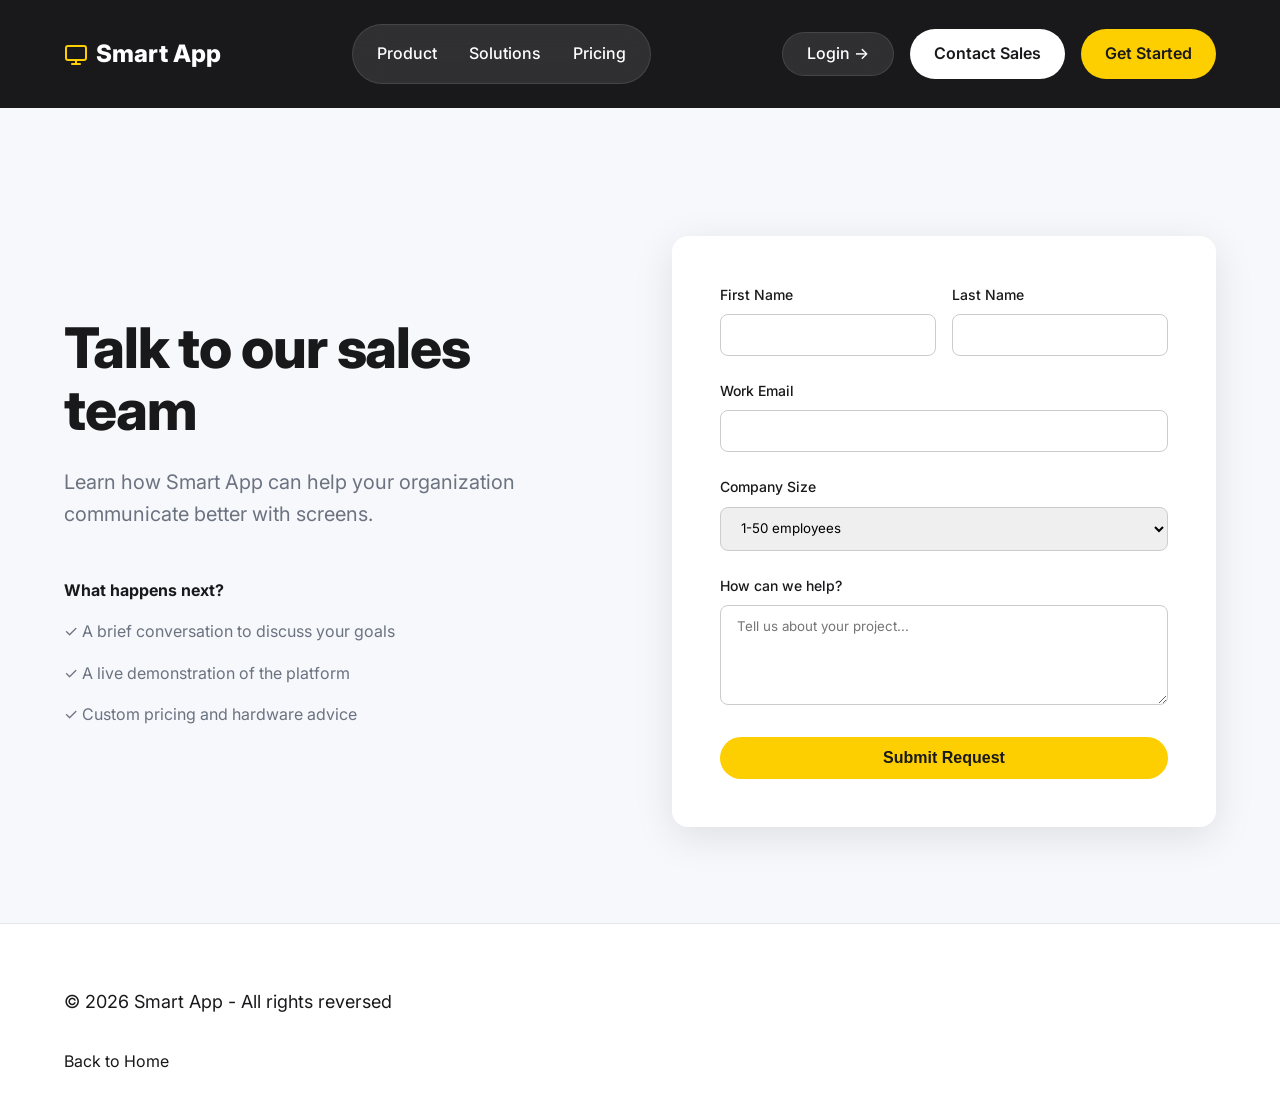
==== contact.html @ 0493f4e6 "feat: add favicon to all pages" ====
<!DOCTYPE html>
<html lang="en">
<head>
    <meta charset="UTF-8">
    <meta name="viewport" content="width=device-width, initial-scale=1.0">
    <title>Contact Sales – Smart App</title>
    <link href="https://fonts.googleapis.com/css2?family=Inter:wght@400;500;600;700;800&display=swap" rel="stylesheet">
    <link rel="stylesheet" href="styles.css">
    <style>
        .contact-section { padding-top: 8rem; }
        .form-card {
            background: #fff;
            padding: 3rem;
            border-radius: 16px;
            box-shadow: 0 10px 40px rgba(0,0,0,0.1);
        }
        .form-group { text-align: left; margin-bottom: 1.5rem; }
        .form-group label { display: block; font-weight: 500; font-size: 0.875rem; margin-bottom: 0.5rem; }
        .form-group input, .form-group select, .form-group textarea { width: 100%; padding: 0.75rem 1rem; border: 1px solid #ccc; border-radius: 8px; font-family: inherit; }
        .form-group textarea { resize: vertical; min-height: 100px; }
        .form-group input:focus, .form-group select:focus, .form-group textarea:focus { border-color: var(--primary-color); outline: none; }
    </style>
    <link rel="icon" type="image/svg+xml" href="assets/favicon.svg">
</head>
<body>

    <!-- Navigation -->
    <nav class="navbar" style="background: var(--text-dark); position: relative;">
        <div class="container">
            <a href="index.html" class="logo">
                <svg width="24" height="24" viewBox="0 0 24 24" fill="none" xmlns="http://www.w3.org/2000/svg">
                    <rect x="2" y="4" width="20" height="14" rx="2" stroke="#FECF00" stroke-width="2"/>
                    <path d="M8 22H16" stroke="#FECF00" stroke-width="2" stroke-linecap="round"/>
                    <path d="M12 18V22" stroke="#FECF00" stroke-width="2" stroke-linecap="round"/>
                </svg>
                Smart App
            </a>
            
            <ul class="nav-links">
                <li><a href="product.html">Product</a></li>
                <li><a href="solutions.html">Solutions</a></li>
                <li><a href="pricing.html">Pricing</a></li>
            </ul>

            <div class="nav-actions">
                <a href="login.html" class="login-pill">Login &rarr;</a>
                <a href="contact.html" class="btn btn-secondary">Contact Sales</a>
                <a href="pricing.html" class="btn btn-primary">Get Started</a>
            </div>
        </div>
    </nav>

    <!-- Contact Section -->
    <section class="section section-light contact-section">
        <div class="container">
            <div class="grid-2">
                <div>
                    <h1>Talk to our sales team</h1>
                    <p style="color: var(--text-muted); font-size: 1.25rem;">Learn how Smart App can help your organization communicate better with screens.</p>
                    
                    <div style="margin-top: 3rem;">
                        <h4 style="margin-bottom: 1rem;">What happens next?</h4>
                        <ul style="color: var(--text-muted);">
                            <li style="margin-bottom: 1rem;">&#10003; A brief conversation to discuss your goals</li>
                            <li style="margin-bottom: 1rem;">&#10003; A live demonstration of the platform</li>
                            <li style="margin-bottom: 1rem;">&#10003; Custom pricing and hardware advice</li>
                        </ul>
                    </div>
                </div>

                <div class="form-card">
                    <div style="display: grid; grid-template-columns: 1fr 1fr; gap: 1rem;">
                        <div class="form-group">
                            <label>First Name</label>
                            <input type="text">
                        </div>
                        <div class="form-group">
                            <label>Last Name</label>
                            <input type="text">
                        </div>
                    </div>
                    
                    <div class="form-group">
                        <label>Work Email</label>
                        <input type="email">
                    </div>
                    
                    <div class="form-group">
                        <label>Company Size</label>
                        <select>
                            <option>1-50 employees</option>
                            <option>51-200 employees</option>
                            <option>201-1000 employees</option>
                            <option>1000+ employees</option>
                        </select>
                    </div>

                    <div class="form-group">
                        <label>How can we help?</label>
                        <textarea placeholder="Tell us about your project..."></textarea>
                    </div>

                    <button class="btn btn-primary" style="width: 100%;">Submit Request</button>
                </div>
            </div>
        </div>
    </section>

    <!-- Footer -->
    <footer class="footer">
        <div class="container">
            <div class="footer-bottom" style="border-top: none;">
                <p>&copy; 2026 Smart App - All rights reversed</p>
                <div style="display: flex; gap: 1rem;">
                    <a href="index.html">Back to Home</a>
                </div>
            </div>
        </div>
    </footer>

</body>
</html>
---- styles.css ----
:root {
  --primary-color: #551D98;
  --secondary-color: #2F0B5A;
  --bg-gradient: linear-gradient(135deg, var(--secondary-color) 0%, var(--primary-color) 100%);
  --accent-yellow: #FECF00;
  --accent-yellow-hover: #E5BA00;
  --text-light: #FFFFFF;
  --text-dark: #19191B;
  --text-muted: #6B7280;
  --bg-light: #F6F8FB;
  --font-family: 'Inter', -apple-system, BlinkMacSystemFont, "Segoe UI", Roboto, Helvetica, Arial, sans-serif;
  --nav-bg: rgba(255, 255, 255, 0.1);
  --nav-backdrop: blur(12px);
}

* {
  margin: 0;
  padding: 0;
  box-sizing: border-box;
}

body {
  font-family: var(--font-family);
  color: var(--text-dark);
  background-color: var(--text-light);
  line-height: 1.6;
  overflow-x: hidden;
}

a {
  text-decoration: none;
  color: inherit;
}

ul {
  list-style: none;
}

/* Typography */
h1 {
  font-size: 3.5rem;
  line-height: 1.1;
  font-weight: 800;
  margin-bottom: 1.5rem;
  letter-spacing: -0.02em;
}

h2 {
  font-size: 2.5rem;
  line-height: 1.2;
  font-weight: 700;
  margin-bottom: 1rem;
  letter-spacing: -0.01em;
}

p {
  font-size: 1.125rem;
  margin-bottom: 2rem;
}

.text-white {
  color: var(--text-light);
}

/* Utilities */
.container {
  max-width: 1536px;
  margin: 0 auto;
  padding: 0 4rem;
}

.btn {
  display: inline-block;
  padding: 0.75rem 1.5rem;
  border-radius: 50px;
  font-weight: 600;
  font-size: 1rem;
  transition: all 0.3s ease;
  cursor: pointer;
  border: none;
  text-align: center;
}

.btn-primary {
  background-color: var(--accent-yellow);
  color: var(--text-dark);
}

.btn-primary:hover {
  background-color: var(--accent-yellow-hover);
  transform: translateY(-2px);
}

.btn-secondary {
  background-color: var(--text-light);
  color: var(--text-dark);
}

.btn-secondary:hover {
  background-color: #E5E7EB;
  transform: translateY(-2px);
}

.btn-outline {
  background-color: transparent;
  color: var(--text-light);
  border: 1px solid rgba(255, 255, 255, 0.3);
}

.btn-outline:hover {
  background-color: rgba(255, 255, 255, 0.1);
}

/* Navigation */
.navbar {
  position: fixed;
  top: 0;
  left: 0;
  width: 100%;
  padding: 1.5rem 0;
  z-index: 100;
}

.navbar .container {
  display: flex;
  justify-content: space-between;
  align-items: center;
}

.logo {
  font-size: 1.5rem;
  font-weight: 800;
  color: var(--text-light);
  display: flex;
  align-items: center;
  gap: 0.5rem;
}

.logo span {
  color: var(--accent-yellow);
}

.nav-links {
  display: flex;
  background: var(--nav-bg);
  backdrop-filter: var(--nav-backdrop);
  -webkit-backdrop-filter: var(--nav-backdrop);
  padding: 0.5rem;
  border-radius: 50px;
  border: 1px solid rgba(255, 255, 255, 0.1);
}

.nav-links li {
  margin: 0;
}

.nav-links a {
  color: var(--text-light);
  font-weight: 500;
  padding: 0.5rem 1rem;
  border-radius: 50px;
  transition: background 0.3s ease;
  display: block;
}

.nav-links a:hover {
  background: rgba(255, 255, 255, 0.15);
}

.nav-actions {
  display: flex;
  align-items: center;
  gap: 1rem;
}

.login-pill {
  background: var(--nav-bg);
  backdrop-filter: var(--nav-backdrop);
  -webkit-backdrop-filter: var(--nav-backdrop);
  color: var(--text-light);
  padding: 0.5rem 1.5rem;
  border-radius: 50px;
  font-weight: 500;
  border: 1px solid rgba(255, 255, 255, 0.1);
  transition: all 0.3s ease;
}

.login-pill:hover {
  background: rgba(255, 255, 255, 0.15);
}

/* Hero Section */
.hero {
  background: var(--bg-gradient);
  min-height: 100vh;
  display: flex;
  align-items: center;
  position: relative;
  overflow: hidden;
  padding-top: 5rem;
}

.hero-video-wrap {
  position: absolute;
  top: 0;
  left: 0;
  width: 100%;
  height: 100%;
  z-index: 0;
}

.hero-video-wrap video {
  width: 100%;
  height: 100%;
  object-fit: cover;
}



.hero-grid {
  display: grid;
  grid-template-columns: 1fr 1fr;
  gap: 4rem;
  align-items: center;
}

.hero-content {
  color: var(--text-light);
  z-index: 10;
}

.hero-cta {
  display: flex;
  gap: 1rem;
  margin-top: 2rem;
}

.hero-visual {
  position: relative;
  height: 600px;
  border-radius: 20px;
  overflow: hidden;
  box-shadow: 0 25px 50px -12px rgba(0, 0, 0, 0.5);
}

.hero-visual img {
  width: 100%;
  height: 100%;
  object-fit: cover;
}

/* Section Templates */
.section {
  padding: 6rem 0;
}

.section-dark {
  background-color: var(--text-dark);
  color: var(--text-light);
}

.section-light {
  background-color: var(--bg-light);
}

.grid-2 {
  display: grid;
  grid-template-columns: 1fr 1fr;
  gap: 4rem;
  align-items: center;
}

.badge {
  display: inline-block;
  padding: 0.25rem 0.75rem;
  background: rgba(254, 207, 0, 0.2);
  color: var(--accent-yellow);
  border-radius: 50px;
  font-size: 0.875rem;
  font-weight: 700;
  margin-bottom: 1rem;
  text-transform: uppercase;
  letter-spacing: 0.05em;
}

/* Industry Section */
.industry-section {
    display: flex;
    width: 100%;
    min-height: 800px;
    background: #111; 
    position: relative;
}

.industry-sidebar {
    width: 25%;
    min-width: 350px;
    position: relative;
    padding: 6rem 4rem;
    display: flex;
    flex-direction: column;
    justify-content: center;
    background: linear-gradient(to right, rgba(20,20,25, 0.95) 0%, rgba(20,20,25, 0.6) 100%), url('assets/industry-bg.jpg') center/cover no-repeat;
    color: var(--text-light);
    border-right: 1px solid rgba(255,255,255,0.1);
    z-index: 10;
}

.industry-sidebar::before {
    content: '';
    position: absolute;
    top: 0;
    right: -50px;
    width: 50px;
    height: 100%;
    background: linear-gradient(to right, rgba(0,0,0,0.5) 0%, transparent 100%);
    pointer-events: none;
    z-index: 10;
}

.industry-sidebar h2 {
    font-size: 2.2rem;
    font-weight: 800;
    line-height: 1.2;
    margin-bottom: 2.5rem;
    color: #fff;
    letter-spacing: -0.02em;
}

.industry-list {
    display: flex;
    flex-direction: column;
    gap: 0.85rem;
    align-items: flex-start;
}

.industry-btn {
    display: inline-block;
    padding: 0.8rem 1.5rem;
    border-radius: 50px;
    font-size: 0.95rem;
    font-weight: 600;
    color: var(--text-dark);
    background: #E5E7EB;
    transition: all 0.3s ease;
    border: none;
    cursor: pointer;
    text-align: left;
    font-family: inherit;
}

.industry-btn.active {
    background: #7B61FF;
    color: #FFF;
}

.industry-btn:hover:not(.active) {
    background: #FFF;
    transform: translateX(4px);
}

.industry-main {
    flex: 1;
    position: relative;
    padding: 6rem 2rem;
    display: flex;
    flex-direction: column;
    align-items: center;
    justify-content: center;
    background: url('assets/concrete-bg.jpg') center/cover no-repeat;
}

.industry-main::before {
    content: '';
    position: absolute;
    top: 0;
    left: 0;
    right: 0;
    bottom: 0;
    background: rgba(220, 220, 225, 0.4);
    z-index: 1;
}

.industry-main > * {
    z-index: 2;
    position: relative;
}

.tv-screen {
    background: #fff;
    border: 8px solid #2B2B2B;
    border-radius: 4px;
    width: 100%;
    max-width: 900px;
    height: 500px;
    display: flex;
    box-shadow: 0 40px 80px rgba(0,0,0,0.3);
    position: relative;
    overflow: hidden;
}

.tv-screen-bezel {
    position: absolute;
    bottom: 0;
    left: 50%;
    transform: translateX(-50%);
    width: 60px;
    height: 4px;
    background: #AAA;
    z-index: 11;
}

.tv-left {
    width: 55%;
    padding: 3rem 4rem;
    display: flex;
    flex-direction: column;
    justify-content: center;
    background: #fff;
}

.tv-tag {
    color: #314db3;
    font-weight: 700;
    font-size: 0.85rem;
    text-transform: uppercase;
    margin-bottom: 1rem;
    letter-spacing: 0.05em;
}

.tv-title {
    font-size: 2.2rem;
    font-weight: 700;
    color: #314db3;
    line-height: 1.15;
    margin-bottom: 1.25rem;
}

.tv-desc {
    font-size: 0.9rem;
    color: #555;
    line-height: 1.6;
    margin-bottom: 2rem;
}

.tv-qr-box {
    display: flex;
    align-items: center;
    gap: 1.25rem;
}

.tv-qr {
    width: 70px;
    height: 70px;
}

.tv-qr-text {
    font-size: 0.9rem;
    font-weight: 800;
    color: #314db3;
    line-height: 1.2;
    margin: 0;
}

.tv-right {
    width: 45%;
    height: 100%;
}

.tv-right img {
    width: 100%;
    height: 100%;
    object-fit: cover;
}

.industry-main-btn {
    text-decoration: none;
    margin-top: 2.5rem;
    background: #fff;
    color: var(--text-dark);
    padding: 0.75rem 1.5rem;
    border-radius: 50px;
    font-weight: 700;
    font-size: 0.9rem;
    box-shadow: 0 4px 10px rgba(0,0,0,0.05);
    display: inline-flex;
    align-items: center;
    gap: 0.5rem;
    transition: all 0.3s ease;
}

.industry-main-btn:hover {
    background: #EAF0F6;
    transform: translateY(-2px);
    box-shadow: 0 6px 15px rgba(0,0,0,0.1);
}

.slider-dots-container {
    position: absolute;
    right: 2rem;
    top: 50%;
    transform: translateY(-50%);
    display: flex;
    flex-direction: column;
    gap: 15px;
}

.slider-dots-container .dot {
    width: 6px;
    height: 6px;
    border-radius: 50%;
    background: #aaa;
    cursor: pointer;
    transition: all 0.3s ease;
    box-shadow: 0 1px 3px rgba(0,0,0,0.1);
}

.slider-dots-container .dot.active {
    background: #fff;
    transform: scale(1.6);
    box-shadow: 0 1px 4px rgba(0,0,0,0.2);
}

@media (max-width: 1100px) {
    .industry-section {
        flex-direction: column;
    }
    .industry-sidebar {
        width: 100%;
        min-width: auto;
        padding: 4rem 2rem;
    }
    .industry-sidebar::before {
        display: none;
    }
    .industry-main {
        padding: 4rem 2rem;
    }
    .tv-screen {
        flex-direction: column;
        height: auto;
    }
    .tv-left, .tv-right {
        width: 100%;
    }
    .tv-left {
        padding: 2rem;
    }
    .tv-right {
        height: 300px;
    }
    .slider-dots-container {
        display: none;
    }
}

/* Hardware Section */
.hardware-section {
    background: linear-gradient(135deg, #E2DEFC 0%, #F8F7FF 100%);
    padding: 6rem 0;
    position: relative;
    overflow: hidden;
    text-align: center;
}
.hardware-header {
    max-width: 850px;
    margin: 0 auto 4rem;
}
.hardware-header h2 {
    font-size: 2.5rem;
    font-weight: 800;
    color: var(--text-dark);
    margin-bottom: 1rem;
    letter-spacing: -0.02em;
}
.hardware-header p {
    font-size: 1.1rem;
    color: #444;
    line-height: 1.6;
    margin-bottom: 2.5rem;
}
.hardware-toggles {
    display: inline-flex;
    gap: 1rem;
    background: transparent;
}
.toggle-btn {
    background: #fff;
    color: var(--text-dark);
    border: none;
    padding: 0.5rem 1.25rem;
    border-radius: 50px;
    font-weight: 600;
    font-size: 0.95rem;
    display: flex;
    align-items: center;
    gap: 0.6rem;
    cursor: pointer;
    box-shadow: 0 4px 10px rgba(0,0,0,0.05);
    transition: all 0.3s ease;
    font-family: inherit;
}
.toggle-btn.active {
    background: #19191B;
    color: #fff;
}
.toggle-btn .pill-icon {
    display: flex;
    align-items: center;
    justify-content: center;
    width: 24px;
    height: 24px;
    border-radius: 50%;
    font-size: 0.6rem;
    font-weight: 800;
}
.pill-icon.pixi {
    background: #7B61FF;
    color: #fff;
}
.toggle-btn:not(.active) .pill-icon.pixi {
    background: #111;
    color: #fff;
}
.pill-icon.os {
    background: #111;
    color: #FECF00;
}
.toggle-btn.active .pill-icon.os {
    background: #FECF00;
    color: #111;
}
.pill-icon.other {
    background: #eee;
    color: #555;
    font-size: 0.7rem;
}
.hardware-main {
    display: flex;
    align-items: center;
    justify-content: center;
    gap: 3rem;
    text-align: left;
    position: relative;
    padding-bottom: 4rem;
}
.hardware-visual {
    width: 58%;
    position: relative;
    display: flex;
    justify-content: center;
}
.hardware-visual img.device-img {
    width: 135%;
    max-width: 900px;
    margin-left: -15%;
}
.size-comparison {
    position: absolute;
    bottom: -10px;
    right: 0;
    display: flex;
    flex-direction: column;
    align-items: center;
    gap: 0.5rem;
    color: #666;
    font-size: 0.75rem;
    font-weight: 600;
    opacity: 0.8;
}
.hardware-content {
    width: 35%;
    display: flex;
    flex-direction: column;
}
.hardware-content .price-tag {
    font-size: 0.85rem;
    font-weight: 700;
    color: #444;
    margin-bottom: 1rem;
}
.hardware-content h3 {
    font-size: 2.2rem;
    font-weight: 800;
    color: var(--text-dark);
    line-height: 1.15;
    margin-bottom: 1.5rem;
}
.hardware-content p.desc {
    font-size: 0.95rem;
    color: #555;
    line-height: 1.6;
    margin-bottom: 2rem;
}
.hardware-actions {
    display: flex;
    align-items: center;
    gap: 1.5rem;
}
.hardware-actions .btn-primary {
    padding: 0.8rem 2rem;
    font-size: 0.95rem;
    box-shadow: 0 4px 10px rgba(254, 207, 0, 0.3);
}
.hardware-actions .link-more {
    font-weight: 700;
    font-size: 0.9rem;
    color: var(--text-dark);
    transition: transform 0.3s ease;
}
.hardware-actions .link-more:hover {
    transform: translateX(4px);
}
.hardware-section {
    transition: background 0.4s ease, color 0.4s ease;
}
.hardware-visual img.device-img {
    transition: opacity 0.3s ease;
}
.hardware-section.dark-theme {
    background: linear-gradient(135deg, #1A1A1F 0%, #111114 100%);
}
.hardware-section.light-grey-theme {
    background: #F3F4F6;
}
.hardware-section.dark-theme .hardware-header h2,
.hardware-section.dark-theme .hardware-content h3 {
    color: #fff;
}
.hardware-section.dark-theme .hardware-header p,
.hardware-section.dark-theme .hardware-content p.desc,
.hardware-section.dark-theme .hardware-content .price-tag,
.hardware-section.dark-theme .size-comparison {
    color: #ddd;
}
.hardware-section.dark-theme .hardware-actions .link-more {
    color: #fff;
}
.hardware-section.dark-theme .toggle-btn:not(.active) {
    background: rgba(255, 255, 255, 0.9);
}
.hardware-grid {
    display: grid;
    grid-template-columns: repeat(3, 1fr);
    gap: 15px;
    width: 120%;
    margin-left: -10%;
}
.hw-card {
    background: #fff;
    border-radius: 8px;
    padding: 1rem;
    display: flex;
    align-items: center;
    justify-content: center;
    box-shadow: 0 4px 15px rgba(0,0,0,0.04);
    min-height: 90px;
    position: relative;
    overflow: hidden;
    user-select: none;
}
.hw-card.soc::after {
    content: "SoC";
    position: absolute;
    top: 8px;
    right: -20px;
    background: #222;
    color: #fff;
    font-size: 0.6rem;
    font-weight: bold;
    padding: 3px 20px;
    text-align: center;
    transform: rotate(45deg);
}
@media (max-width: 992px) {
    .hardware-main {
        flex-direction: column;
        gap: 3rem;
    }
    .hardware-visual, .hardware-content {
        width: 100%;
        text-align: center;
    }
    .hardware-actions {
        justify-content: center;
    }
    .hardware-toggles {
        flex-wrap: wrap;
        justify-content: center;
    }
    .hardware-grid {
        width: 100%;
        margin-left: 0;
        grid-template-columns: repeat(3, 1fr);
    }
}
@media (max-width: 480px) {
    .hardware-grid {
        grid-template-columns: repeat(2, 1fr);
    }
}

/* RDM Section */
.rdm-section {
    position: relative;
    padding: 8rem 0;
    background: #0B041A;
    background-image: radial-gradient(circle at 70% 50%, rgba(76, 29, 149, 0.4) 0%, transparent 60%),
                      radial-gradient(circle at 20% 80%, rgba(254, 207, 0, 0.1) 0%, transparent 40%);
    overflow: hidden;
    color: #FFF;
}

.rdm-container {
    display: flex;
    align-items: center;
    justify-content: space-between;
    gap: 4rem;
    position: relative;
    z-index: 2;
}

.rdm-content {
    flex: 1;
    max-width: 500px;
}

.rdm-subtitle {
    font-size: 1rem;
    font-weight: 700;
    margin-bottom: 1rem;
    letter-spacing: 0.02em;
}

.rdm-title {
    font-size: 3.5rem;
    font-weight: 800;
    line-height: 1.1;
    margin-bottom: 1.5rem;
    letter-spacing: -0.02em;
}

.rdm-desc {
    font-size: 1.125rem;
    line-height: 1.6;
    color: #E2E8F0;
    margin-bottom: 2.5rem;
}

.rdm-actions {
    display: flex;
    align-items: center;
    gap: 1.5rem;
}

.rdm-actions .btn-primary {
    padding: 0.8rem 2rem;
    font-size: 1rem;
    font-weight: 700;
    box-shadow: 0 4px 15px rgba(254, 207, 0, 0.3);
}

.rdm-link {
    font-weight: 700;
    font-size: 1rem;
    color: #FFF;
    display: inline-flex;
    align-items: center;
    transition: transform 0.3s ease;
}

.rdm-link:hover {
    transform: translateX(4px);
}

.rdm-visual {
    flex: 1;
    position: relative;
    display: flex;
    justify-content: center;
}

.rdm-visual img {
    width: 140%;
    max-width: 1100px;
    margin-right: -15%;
    transform: scale(1.1);
    filter: drop-shadow(0 30px 40px rgba(0,0,0,0.5));
}

@media (max-width: 992px) {
    .rdm-container {
        flex-direction: column;
        text-align: center;
    }
    .rdm-content {
        max-width: 100%;
    }
    .rdm-actions {
        justify-content: center;
    }
    .rdm-visual img {
        width: 100%;
        margin-right: 0;
        transform: scale(1);
    }
}

/* Support Section */
.support-section {
    background: var(--bg-gradient); 
    padding: 6rem 0;
    color: var(--text-light);
    text-align: center;
    position: relative;
    overflow: hidden;
}

.support-section h2 {
    font-size: 3rem;
    margin-bottom: 1.5rem;
}

.support-section p.subtitle {
    max-width: 800px;
    margin: 0 auto 3rem;
    font-size: 1.125rem;
    line-height: 1.6;
}

.support-cards {
    display: grid;
    grid-template-columns: repeat(3, 1fr);
    gap: 2rem;
    margin-bottom: 3rem;
    text-align: left;
    position: relative;
    z-index: 2;
}

.support-card {
    background: #fff;
    border-radius: 12px;
    padding: 2.5rem 2rem;
    color: var(--text-dark);
    transition: transform 0.3s ease, box-shadow 0.3s ease;
}

.support-card:hover {
    transform: translateY(-8px);
    box-shadow: 0 20px 40px rgba(0, 0, 0, 0.2);
}

.support-card.purple-bg {
    background: #E8E5FA;
}

.support-card.purple-bg:hover {
    background: linear-gradient(126deg, rgb(253, 255, 195) -17.85%, rgb(227, 210, 253) 71.02%);
}

.support-card h6 {
    font-size: 0.875rem;
    font-weight: 700;
    margin-bottom: 0.5rem;
    display: flex;
    align-items: center;
    justify-content: center;
    gap: 8px;
}

.support-card h3 {
    font-size: 1.5rem;
    font-weight: 800;
    margin-bottom: 1.5rem;
    padding-bottom: 1.5rem;
    border-bottom: 1px solid rgba(0,0,0,0.1);
    text-align: center;
}

.support-card ul {
    list-style: none;
    padding: 0;
    margin: 0;
}

.support-card ul li {
    margin-bottom: 0.75rem;
    font-size: 0.875rem;
    color: var(--text-dark);
}

.support-card p.description {
    font-size: 0.875rem;
    line-height: 1.6;
    margin-bottom: 1.5rem;
}

.support-link {
    color: var(--text-dark);
    font-weight: 700;
    font-size: 0.875rem;
    display: inline-block;
    transition: transform 0.3s ease;
}

.support-card:hover .support-link {
    transform: translateX(4px);
}

.support-actions {
    display: flex;
    justify-content: center;
    align-items: center;
    gap: 1.5rem;
    position: relative;
    z-index: 2;
}

/* Footer */
.footer {
  background-color: var(--text-light);
  color: var(--text-dark);
  padding: 4rem 0 2rem;
  border-top: 1px solid #e5e7eb;
}

.footer-grid {
  display: grid;
  grid-template-columns: 2fr 1fr 1fr;
  gap: 2rem;
  margin-bottom: 2rem;
}

.footer h4 {
  font-size: 0.9rem;
  margin-bottom: 1.25rem;
  font-weight: 700;
  color: var(--text-dark);
}

.footer ul li {
  margin-bottom: 0.75rem;
  font-size: 0.8rem;
}

.footer ul a {
  color: var(--text-muted);
  transition: color 0.3s ease;
}

.footer ul a:hover {
  color: var(--text-dark);
}



/* Desktop Navbar Menu wrapper */
.navbar-menu {
  display: flex;
  align-items: center;
  gap: 2rem;
}

/* Responsive & Mobile Menu */
.mobile-menu-btn {
  display: none;
  background: none;
  border: none;
  cursor: pointer;
  flex-direction: column;
  gap: 6px;
  z-index: 1000;
}
.mobile-menu-btn span {
  display: block;
  width: 25px;
  height: 2px;
  background-color: var(--text-light); /* Or #fff depending on navbar background */
  transition: all 0.3s ease;
}

@media (max-width: 992px) {
  /* Hamburger Base */
  .mobile-menu-btn {
    display: flex;
  }

  .mobile-menu-btn span {
    background-color: var(--text-dark);
  }

  /* Navbar Adjustments */
  .navbar {
    background: #fff;
    padding: 1rem 0;
  }

  .navbar .logo {
    color: var(--text-dark);
  }

  .mobile-menu-btn.active span:nth-child(1) {
    transform: rotate(45deg) translate(5px, 6px);
  }
  .mobile-menu-btn.active span:nth-child(2) {
    opacity: 0;
  }
  .mobile-menu-btn.active span:nth-child(3) {
    transform: rotate(-45deg) translate(5px, -6px);
  }

  /* Navbar Menus */
  .navbar-menu {
    position: absolute;
    top: 100%;
    left: 0;
    width: 100%;
    background-color: var(--primary-color);
    flex-direction: column;
    padding: 2rem;
    gap: 2rem;
    align-items: flex-start;
    box-shadow: 0 10px 20px rgba(0,0,0,0.2);
    /* Sliding setup */
    display: flex;
    transform: translateY(-150%);
    opacity: 0;
    pointer-events: none;
    transition: all 0.4s ease;
  }

  .navbar-menu.active {
    transform: translateY(0);
    opacity: 1;
    pointer-events: auto;
  }

  .navbar .nav-links {
    flex-direction: column;
    width: 100%;
    gap: 1.5rem;
  }

  .navbar .nav-actions {
    flex-direction: column;
    align-items: flex-start;
    width: 100%;
  }

  .navbar .nav-actions .btn, .navbar .nav-actions .login-pill {
    width: 100%;
    text-align: center;
    margin-bottom: 0.5rem;
  }

  /* Base Typography scaling */
  h1 { font-size: 2.2rem; }
  h2 { font-size: 1.8rem; }
  .badge { font-size: 0.8rem; }

  /* Hero Section */
  .hero-content {
    margin-top: 5rem;
    padding: 0 1.5rem;
    text-align: center;
  }

  .hero-content .badge {
    margin: 0 auto 0.75rem auto !important;
  }
  
  .hero-content h1 {
    margin-bottom: 0.5rem;
  }
  
  .hero-content p {
    margin-bottom: 1rem;
    font-size: 1rem;
  }

  .hero-cta {
    justify-content: center;
    flex-wrap: nowrap;
    margin-top: 1rem;
  }

  .hero-cta .btn {
    white-space: nowrap;
    padding: 0.75rem 1rem;
    font-size: 0.95rem;
  }

  /* Structural Stacks */
  .hero-grid, .grid-2, .footer-grid, .support-cards, .hardware-grid {
    grid-template-columns: 1fr;
  }
  
  .hardware-grid {
    grid-template-columns: repeat(2, 1fr);
  }

  /* Industry Section */
  .industry-section {
    flex-direction: column;
    min-height: auto;
  }
  
  .industry-sidebar {
    width: 100%;
    min-width: unset;
    padding: 3rem 1.5rem 1.5rem;
  }
  
  .industry-list {
    display: flex;
    flex-direction: row;
    overflow-x: auto;
    white-space: nowrap;
    gap: 1rem;
    padding-bottom: 0.5rem;
    -webkit-overflow-scrolling: touch;
  }
  
  .industry-main {
    padding: 2rem 1.5rem;
  }
  
  .tv-screen {
    transform: scale(0.9);
    margin: 0 auto;
  }

  /* Hardware Section */
  .hardware-main {
    flex-direction: column;
    align-items: center;
    padding: 0 1.5rem;
  }
  
  .hardware-content {
    padding: 2rem 0;
    text-align: center;
  }

  .hardware-actions {
    justify-content: center;
  }
  
  .hardware-toggles {
    flex-wrap: wrap;
    justify-content: center;
  }

  /* RDM Section */
  .rdm-container {
    flex-direction: column-reverse;
    text-align: center;
    padding: 4rem 1.5rem;
  }
  
  .rdm-actions {
    justify-content: center;
  }

  .rdm-visual {
    margin-top: 0;
    margin-bottom: 2rem;
  }
}

@media (max-width: 768px) {
  .tv-content-wrapper {
    flex-direction: column;
  }
  .tv-left {
    width: 100%;
    padding: 1.5rem;
  }
  .tv-right {
    display: none; /* Hide image on small phones inside TV */
  }
  .hardware-grid {
    grid-template-columns: 1fr;
  }
}
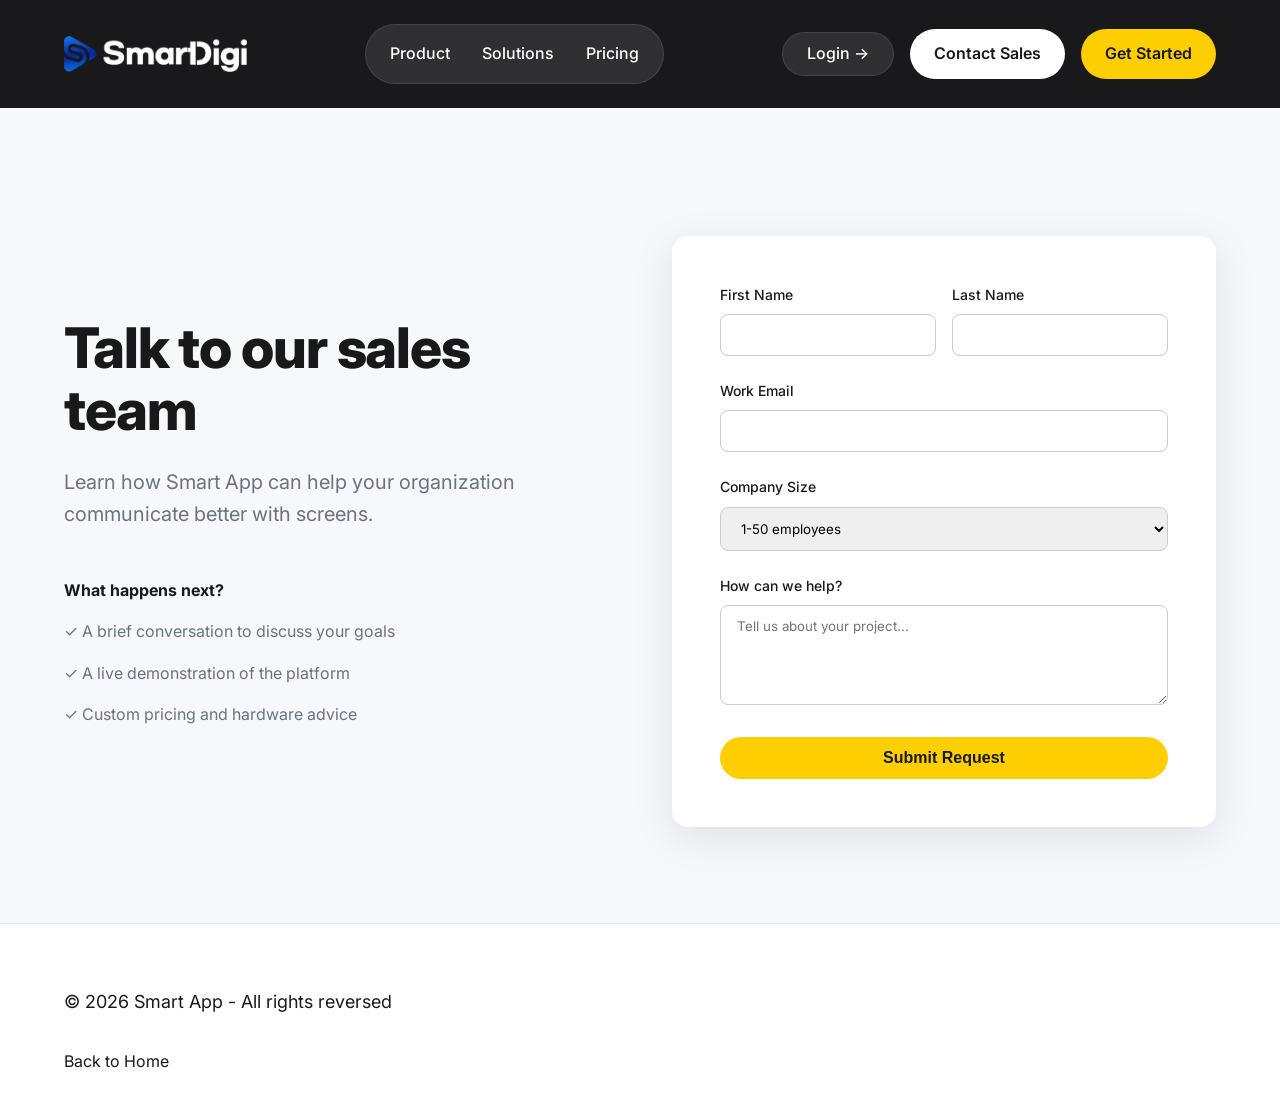
==== commit 69b61ee9: "feat: update branding with new logos and assets while refactoring CSS styles" ====
--- a/contact.html
+++ b/contact.html
@@ -28,12 +28,7 @@
     <nav class="navbar" style="background: var(--text-dark); position: relative;">
         <div class="container">
             <a href="index.html" class="logo">
-                <svg width="24" height="24" viewBox="0 0 24 24" fill="none" xmlns="http://www.w3.org/2000/svg">
-                    <rect x="2" y="4" width="20" height="14" rx="2" stroke="#FECF00" stroke-width="2"/>
-                    <path d="M8 22H16" stroke="#FECF00" stroke-width="2" stroke-linecap="round"/>
-                    <path d="M12 18V22" stroke="#FECF00" stroke-width="2" stroke-linecap="round"/>
-                </svg>
-                Smart App
+                <img src="assets/logo/SmartDigiSign_logo_color.png" alt="Smart App" style="height: 36px; width: auto;">
             </a>
             
             <ul class="nav-links">
--- a/styles.css
+++ b/styles.css
@@ -285,736 +285,798 @@
 
 /* Industry Section */
 .industry-section {
-    display: flex;
+  display: flex;
+  width: 100%;
+  min-height: 800px;
+  background: #111;
+  position: relative;
+}
+
+.industry-sidebar {
+  width: 25%;
+  min-width: 350px;
+  position: relative;
+  padding: 6rem 4rem;
+  display: flex;
+  flex-direction: column;
+  justify-content: center;
+  background: linear-gradient(to right, rgba(20, 20, 25, 0.95) 0%, rgba(20, 20, 25, 0.6) 100%), url('assets/industry-bg.jpg') center/cover no-repeat;
+  color: var(--text-light);
+  border-right: 1px solid rgba(255, 255, 255, 0.1);
+  z-index: 10;
+}
+
+.industry-sidebar::before {
+  content: '';
+  position: absolute;
+  top: 0;
+  right: -50px;
+  width: 50px;
+  height: 100%;
+  background: linear-gradient(to right, rgba(0, 0, 0, 0.5) 0%, transparent 100%);
+  pointer-events: none;
+  z-index: 10;
+}
+
+.industry-sidebar h2 {
+  font-size: 2.2rem;
+  font-weight: 800;
+  line-height: 1.2;
+  margin-bottom: 2.5rem;
+  color: #fff;
+  letter-spacing: -0.02em;
+}
+
+.industry-list {
+  display: flex;
+  flex-direction: column;
+  gap: 0.85rem;
+  align-items: flex-start;
+}
+
+.industry-btn {
+  display: inline-block;
+  padding: 0.8rem 1.5rem;
+  border-radius: 50px;
+  font-size: 0.95rem;
+  font-weight: 600;
+  color: var(--text-dark);
+  background: #E5E7EB;
+  transition: all 0.3s ease;
+  border: none;
+  cursor: pointer;
+  text-align: left;
+  font-family: inherit;
+}
+
+.industry-btn.active {
+  background: #7B61FF;
+  color: #FFF;
+}
+
+.industry-btn:hover:not(.active) {
+  background: #FFF;
+  transform: translateX(4px);
+}
+
+.industry-main {
+  flex: 1;
+  position: relative;
+  padding: 6rem 2rem;
+  display: flex;
+  flex-direction: column;
+  align-items: center;
+  justify-content: center;
+  background: url('assets/concrete-bg.jpg') center/cover no-repeat;
+}
+
+.industry-main::before {
+  content: '';
+  position: absolute;
+  top: 0;
+  left: 0;
+  right: 0;
+  bottom: 0;
+  background: rgba(220, 220, 225, 0.4);
+  z-index: 1;
+}
+
+.industry-main>* {
+  z-index: 2;
+  position: relative;
+}
+
+.tv-screen {
+  background: #fff;
+  border: 8px solid #2B2B2B;
+  border-radius: 4px;
+  width: 100%;
+  max-width: 900px;
+  height: 500px;
+  display: flex;
+  box-shadow: 0 40px 80px rgba(0, 0, 0, 0.3);
+  position: relative;
+  overflow: hidden;
+}
+
+.tv-screen-bezel {
+  position: absolute;
+  bottom: 0;
+  left: 50%;
+  transform: translateX(-50%);
+  width: 60px;
+  height: 4px;
+  background: #AAA;
+  z-index: 11;
+}
+
+.tv-left {
+  width: 55%;
+  padding: 3rem 4rem;
+  display: flex;
+  flex-direction: column;
+  justify-content: center;
+  background: #fff;
+}
+
+.tv-tag {
+  color: #314db3;
+  font-weight: 700;
+  font-size: 0.85rem;
+  text-transform: uppercase;
+  margin-bottom: 1rem;
+  letter-spacing: 0.05em;
+}
+
+.tv-title {
+  font-size: 2.2rem;
+  font-weight: 700;
+  color: #314db3;
+  line-height: 1.15;
+  margin-bottom: 1.25rem;
+}
+
+.tv-desc {
+  font-size: 0.9rem;
+  color: #555;
+  line-height: 1.6;
+  margin-bottom: 2rem;
+}
+
+.tv-qr-box {
+  display: flex;
+  align-items: center;
+  gap: 1.25rem;
+}
+
+.tv-qr {
+  width: 70px;
+  height: 70px;
+}
+
+.tv-qr-text {
+  font-size: 0.9rem;
+  font-weight: 800;
+  color: #314db3;
+  line-height: 1.2;
+  margin: 0;
+}
+
+.tv-right {
+  width: 45%;
+  height: 100%;
+}
+
+.tv-right img {
+  width: 100%;
+  height: 100%;
+  object-fit: cover;
+}
+
+.industry-main-btn {
+  text-decoration: none;
+  margin-top: 2.5rem;
+  background: #fff;
+  color: var(--text-dark);
+  padding: 0.75rem 1.5rem;
+  border-radius: 50px;
+  font-weight: 700;
+  font-size: 0.9rem;
+  box-shadow: 0 4px 10px rgba(0, 0, 0, 0.05);
+  display: inline-flex;
+  align-items: center;
+  gap: 0.5rem;
+  transition: all 0.3s ease;
+}
+
+.industry-main-btn:hover {
+  background: #EAF0F6;
+  transform: translateY(-2px);
+  box-shadow: 0 6px 15px rgba(0, 0, 0, 0.1);
+}
+
+.slider-dots-container {
+  position: absolute;
+  right: 2rem;
+  top: 50%;
+  transform: translateY(-50%);
+  display: flex;
+  flex-direction: column;
+  gap: 15px;
+}
+
+.slider-dots-container .dot {
+  width: 6px;
+  height: 6px;
+  border-radius: 50%;
+  background: #aaa;
+  cursor: pointer;
+  transition: all 0.3s ease;
+  box-shadow: 0 1px 3px rgba(0, 0, 0, 0.1);
+}
+
+.slider-dots-container .dot.active {
+  background: #fff;
+  transform: scale(1.6);
+  box-shadow: 0 1px 4px rgba(0, 0, 0, 0.2);
+}
+
+@media (max-width: 1100px) {
+  .industry-section {
+    flex-direction: column;
+  }
+
+  .industry-sidebar {
     width: 100%;
-    min-height: 800px;
-    background: #111; 
-    position: relative;
-}
-
-.industry-sidebar {
-    width: 25%;
-    min-width: 350px;
-    position: relative;
-    padding: 6rem 4rem;
-    display: flex;
+    min-width: auto;
+    padding: 4rem 2rem;
+  }
+
+  .industry-sidebar::before {
+    display: none;
+  }
+
+  .industry-main {
+    padding: 4rem 2rem;
+  }
+
+  .tv-screen {
     flex-direction: column;
-    justify-content: center;
-    background: linear-gradient(to right, rgba(20,20,25, 0.95) 0%, rgba(20,20,25, 0.6) 100%), url('assets/industry-bg.jpg') center/cover no-repeat;
-    color: var(--text-light);
-    border-right: 1px solid rgba(255,255,255,0.1);
-    z-index: 10;
-}
-
-.industry-sidebar::before {
-    content: '';
-    position: absolute;
-    top: 0;
-    right: -50px;
-    width: 50px;
-    height: 100%;
-    background: linear-gradient(to right, rgba(0,0,0,0.5) 0%, transparent 100%);
-    pointer-events: none;
-    z-index: 10;
-}
-
-.industry-sidebar h2 {
-    font-size: 2.2rem;
-    font-weight: 800;
-    line-height: 1.2;
-    margin-bottom: 2.5rem;
-    color: #fff;
-    letter-spacing: -0.02em;
-}
-
-.industry-list {
-    display: flex;
-    flex-direction: column;
-    gap: 0.85rem;
-    align-items: flex-start;
-}
-
-.industry-btn {
-    display: inline-block;
-    padding: 0.8rem 1.5rem;
-    border-radius: 50px;
-    font-size: 0.95rem;
-    font-weight: 600;
-    color: var(--text-dark);
-    background: #E5E7EB;
-    transition: all 0.3s ease;
-    border: none;
-    cursor: pointer;
-    text-align: left;
-    font-family: inherit;
-}
-
-.industry-btn.active {
-    background: #7B61FF;
-    color: #FFF;
-}
-
-.industry-btn:hover:not(.active) {
-    background: #FFF;
-    transform: translateX(4px);
-}
-
-.industry-main {
-    flex: 1;
-    position: relative;
-    padding: 6rem 2rem;
-    display: flex;
-    flex-direction: column;
-    align-items: center;
-    justify-content: center;
-    background: url('assets/concrete-bg.jpg') center/cover no-repeat;
-}
-
-.industry-main::before {
-    content: '';
-    position: absolute;
-    top: 0;
-    left: 0;
-    right: 0;
-    bottom: 0;
-    background: rgba(220, 220, 225, 0.4);
-    z-index: 1;
-}
-
-.industry-main > * {
-    z-index: 2;
-    position: relative;
-}
-
-.tv-screen {
-    background: #fff;
-    border: 8px solid #2B2B2B;
-    border-radius: 4px;
+    height: auto;
+  }
+
+  .tv-left,
+  .tv-right {
     width: 100%;
-    max-width: 900px;
-    height: 500px;
-    display: flex;
-    box-shadow: 0 40px 80px rgba(0,0,0,0.3);
-    position: relative;
-    overflow: hidden;
-}
-
-.tv-screen-bezel {
-    position: absolute;
-    bottom: 0;
-    left: 50%;
-    transform: translateX(-50%);
-    width: 60px;
-    height: 4px;
-    background: #AAA;
-    z-index: 11;
-}
-
-.tv-left {
-    width: 55%;
-    padding: 3rem 4rem;
-    display: flex;
-    flex-direction: column;
-    justify-content: center;
-    background: #fff;
-}
-
-.tv-tag {
-    color: #314db3;
-    font-weight: 700;
-    font-size: 0.85rem;
-    text-transform: uppercase;
-    margin-bottom: 1rem;
-    letter-spacing: 0.05em;
-}
-
-.tv-title {
-    font-size: 2.2rem;
-    font-weight: 700;
-    color: #314db3;
-    line-height: 1.15;
-    margin-bottom: 1.25rem;
-}
-
-.tv-desc {
-    font-size: 0.9rem;
-    color: #555;
-    line-height: 1.6;
-    margin-bottom: 2rem;
-}
-
-.tv-qr-box {
-    display: flex;
-    align-items: center;
-    gap: 1.25rem;
-}
-
-.tv-qr {
-    width: 70px;
-    height: 70px;
-}
-
-.tv-qr-text {
-    font-size: 0.9rem;
-    font-weight: 800;
-    color: #314db3;
-    line-height: 1.2;
-    margin: 0;
-}
-
-.tv-right {
-    width: 45%;
-    height: 100%;
-}
-
-.tv-right img {
-    width: 100%;
-    height: 100%;
-    object-fit: cover;
-}
-
-.industry-main-btn {
-    text-decoration: none;
-    margin-top: 2.5rem;
-    background: #fff;
-    color: var(--text-dark);
-    padding: 0.75rem 1.5rem;
-    border-radius: 50px;
-    font-weight: 700;
-    font-size: 0.9rem;
-    box-shadow: 0 4px 10px rgba(0,0,0,0.05);
-    display: inline-flex;
-    align-items: center;
-    gap: 0.5rem;
-    transition: all 0.3s ease;
-}
-
-.industry-main-btn:hover {
-    background: #EAF0F6;
-    transform: translateY(-2px);
-    box-shadow: 0 6px 15px rgba(0,0,0,0.1);
-}
-
-.slider-dots-container {
-    position: absolute;
-    right: 2rem;
-    top: 50%;
-    transform: translateY(-50%);
-    display: flex;
-    flex-direction: column;
-    gap: 15px;
-}
-
-.slider-dots-container .dot {
-    width: 6px;
-    height: 6px;
-    border-radius: 50%;
-    background: #aaa;
-    cursor: pointer;
-    transition: all 0.3s ease;
-    box-shadow: 0 1px 3px rgba(0,0,0,0.1);
-}
-
-.slider-dots-container .dot.active {
-    background: #fff;
-    transform: scale(1.6);
-    box-shadow: 0 1px 4px rgba(0,0,0,0.2);
-}
-
-@media (max-width: 1100px) {
-    .industry-section {
-        flex-direction: column;
-    }
-    .industry-sidebar {
-        width: 100%;
-        min-width: auto;
-        padding: 4rem 2rem;
-    }
-    .industry-sidebar::before {
-        display: none;
-    }
-    .industry-main {
-        padding: 4rem 2rem;
-    }
-    .tv-screen {
-        flex-direction: column;
-        height: auto;
-    }
-    .tv-left, .tv-right {
-        width: 100%;
-    }
-    .tv-left {
-        padding: 2rem;
-    }
-    .tv-right {
-        height: 300px;
-    }
-    .slider-dots-container {
-        display: none;
-    }
+  }
+
+  .tv-left {
+    padding: 2rem;
+  }
+
+  .tv-right {
+    height: 300px;
+  }
+
+  .slider-dots-container {
+    display: none;
+  }
 }
 
 /* Hardware Section */
 .hardware-section {
-    background: linear-gradient(135deg, #E2DEFC 0%, #F8F7FF 100%);
-    padding: 6rem 0;
-    position: relative;
-    overflow: hidden;
-    text-align: center;
-}
+  background: linear-gradient(135deg, #E2DEFC 0%, #F8F7FF 100%);
+  padding: 6rem 0;
+  position: relative;
+  overflow: hidden;
+  text-align: center;
+}
+
 .hardware-header {
-    max-width: 850px;
-    margin: 0 auto 4rem;
-}
+  max-width: 850px;
+  margin: 0 auto 4rem;
+  position: relative;
+  z-index: 1;
+}
+
 .hardware-header h2 {
-    font-size: 2.5rem;
-    font-weight: 800;
-    color: var(--text-dark);
-    margin-bottom: 1rem;
-    letter-spacing: -0.02em;
-}
+  font-size: 2.5rem;
+  font-weight: 800;
+  color: var(--text-dark);
+  margin-bottom: 1rem;
+  letter-spacing: -0.02em;
+}
+
 .hardware-header p {
-    font-size: 1.1rem;
-    color: #444;
-    line-height: 1.6;
-    margin-bottom: 2.5rem;
-}
+  font-size: 1.1rem;
+  color: #444;
+  line-height: 1.6;
+  margin-bottom: 2.5rem;
+}
+
 .hardware-toggles {
-    display: inline-flex;
-    gap: 1rem;
-    background: transparent;
-}
+  display: inline-flex;
+  gap: 1rem;
+  background: transparent;
+}
+
 .toggle-btn {
-    background: #fff;
-    color: var(--text-dark);
-    border: none;
-    padding: 0.5rem 1.25rem;
-    border-radius: 50px;
-    font-weight: 600;
-    font-size: 0.95rem;
-    display: flex;
-    align-items: center;
-    gap: 0.6rem;
-    cursor: pointer;
-    box-shadow: 0 4px 10px rgba(0,0,0,0.05);
-    transition: all 0.3s ease;
-    font-family: inherit;
-}
+  background: #fff;
+  color: var(--text-dark);
+  border: none;
+  padding: 0.5rem 1.25rem;
+  border-radius: 50px;
+  font-weight: 600;
+  font-size: 0.95rem;
+  display: flex;
+  align-items: center;
+  gap: 0.6rem;
+  cursor: pointer;
+  box-shadow: 0 4px 10px rgba(0, 0, 0, 0.05);
+  transition: all 0.3s ease;
+  font-family: inherit;
+}
+
 .toggle-btn.active {
-    background: #19191B;
-    color: #fff;
-}
+  background: #19191B;
+  color: #fff;
+}
+
 .toggle-btn .pill-icon {
-    display: flex;
-    align-items: center;
-    justify-content: center;
-    width: 24px;
-    height: 24px;
-    border-radius: 50%;
-    font-size: 0.6rem;
-    font-weight: 800;
-}
+  display: flex;
+  align-items: center;
+  justify-content: center;
+  width: 24px;
+  height: 24px;
+  border-radius: 50%;
+  font-size: 0.6rem;
+  font-weight: 800;
+}
+
 .pill-icon.pixi {
-    background: #7B61FF;
-    color: #fff;
-}
+  background: #7B61FF;
+  color: #fff;
+}
+
 .toggle-btn:not(.active) .pill-icon.pixi {
-    background: #111;
-    color: #fff;
-}
+  background: #111;
+  color: #fff;
+}
+
 .pill-icon.os {
-    background: #111;
-    color: #FECF00;
-}
+  background: #111;
+  color: #FECF00;
+}
+
 .toggle-btn.active .pill-icon.os {
-    background: #FECF00;
-    color: #111;
-}
+  background: #FECF00;
+  color: #111;
+}
+
 .pill-icon.other {
-    background: #eee;
-    color: #555;
-    font-size: 0.7rem;
-}
+  background: #eee;
+  color: #555;
+  font-size: 0.7rem;
+}
+
 .hardware-main {
-    display: flex;
-    align-items: center;
-    justify-content: center;
-    gap: 3rem;
-    text-align: left;
-    position: relative;
-    padding-bottom: 4rem;
-}
+  display: flex;
+  align-items: center;
+  justify-content: center;
+  gap: 3rem;
+  text-align: left;
+  position: relative;
+  z-index: 1;
+  padding-bottom: 4rem;
+}
+
 .hardware-visual {
-    width: 58%;
-    position: relative;
-    display: flex;
-    justify-content: center;
-}
+  width: 58%;
+  position: relative;
+  display: flex;
+  justify-content: center;
+}
+
 .hardware-visual img.device-img {
-    width: 135%;
-    max-width: 900px;
-    margin-left: -15%;
-}
+  width: 135%;
+  max-width: 900px;
+  margin-left: -25%;
+  border-radius: 50px;
+}
+
 .size-comparison {
-    position: absolute;
-    bottom: -10px;
-    right: 0;
-    display: flex;
-    flex-direction: column;
-    align-items: center;
-    gap: 0.5rem;
-    color: #666;
-    font-size: 0.75rem;
-    font-weight: 600;
-    opacity: 0.8;
-}
+  position: absolute;
+  bottom: -10px;
+  right: 0;
+  display: flex;
+  flex-direction: column;
+  align-items: center;
+  gap: 0.5rem;
+  color: #666;
+  font-size: 0.75rem;
+  font-weight: 600;
+  opacity: 0.8;
+}
+
 .hardware-content {
-    width: 35%;
-    display: flex;
-    flex-direction: column;
-}
+  width: 35%;
+  display: flex;
+  flex-direction: column;
+}
+
 .hardware-content .price-tag {
-    font-size: 0.85rem;
-    font-weight: 700;
-    color: #444;
-    margin-bottom: 1rem;
-}
+  font-size: 0.85rem;
+  font-weight: 700;
+  color: #444;
+  margin-bottom: 1rem;
+}
+
 .hardware-content h3 {
-    font-size: 2.2rem;
-    font-weight: 800;
-    color: var(--text-dark);
-    line-height: 1.15;
-    margin-bottom: 1.5rem;
-}
+  font-size: 2.2rem;
+  font-weight: 800;
+  color: var(--text-dark);
+  line-height: 1.15;
+  margin-bottom: 1.5rem;
+}
+
 .hardware-content p.desc {
-    font-size: 0.95rem;
-    color: #555;
-    line-height: 1.6;
-    margin-bottom: 2rem;
-}
+  font-size: 0.95rem;
+  color: #555;
+  line-height: 1.6;
+  margin-bottom: 2rem;
+}
+
 .hardware-actions {
-    display: flex;
-    align-items: center;
-    gap: 1.5rem;
-}
+  display: flex;
+  align-items: center;
+  gap: 1.5rem;
+}
+
 .hardware-actions .btn-primary {
-    padding: 0.8rem 2rem;
-    font-size: 0.95rem;
-    box-shadow: 0 4px 10px rgba(254, 207, 0, 0.3);
-}
+  padding: 0.8rem 2rem;
+  font-size: 0.95rem;
+  box-shadow: 0 4px 10px rgba(254, 207, 0, 0.3);
+}
+
 .hardware-actions .link-more {
-    font-weight: 700;
-    font-size: 0.9rem;
-    color: var(--text-dark);
-    transition: transform 0.3s ease;
-}
+  font-weight: 700;
+  font-size: 0.9rem;
+  color: var(--text-dark);
+  transition: transform 0.3s ease;
+}
+
 .hardware-actions .link-more:hover {
-    transform: translateX(4px);
-}
+  transform: translateX(4px);
+}
+
 .hardware-section {
-    transition: background 0.4s ease, color 0.4s ease;
-}
+  transition: background 0.4s ease, color 0.4s ease;
+}
+
 .hardware-visual img.device-img {
-    transition: opacity 0.3s ease;
-}
+  transition: opacity 0.3s ease;
+}
+
 .hardware-section.dark-theme {
-    background: linear-gradient(135deg, #1A1A1F 0%, #111114 100%);
-}
+  background: linear-gradient(135deg, #1A1A1F 0%, #111114 100%);
+}
+
 .hardware-section.light-grey-theme {
-    background: #F3F4F6;
-}
+  background: #F3F4F6;
+}
+
 .hardware-section.dark-theme .hardware-header h2,
 .hardware-section.dark-theme .hardware-content h3 {
-    color: #fff;
-}
+  color: #fff;
+}
+
 .hardware-section.dark-theme .hardware-header p,
 .hardware-section.dark-theme .hardware-content p.desc,
 .hardware-section.dark-theme .hardware-content .price-tag,
 .hardware-section.dark-theme .size-comparison {
-    color: #ddd;
-}
+  color: #ddd;
+}
+
 .hardware-section.dark-theme .hardware-actions .link-more {
-    color: #fff;
-}
+  color: #fff;
+}
+
 .hardware-section.dark-theme .toggle-btn:not(.active) {
-    background: rgba(255, 255, 255, 0.9);
-}
+  background: rgba(255, 255, 255, 0.9);
+}
+
 .hardware-grid {
-    display: grid;
+  display: grid;
+  grid-template-columns: repeat(3, 1fr);
+  gap: 15px;
+  width: 120%;
+  margin-left: -10%;
+}
+
+.hw-card {
+  background: #fff;
+  border-radius: 8px;
+  padding: 1rem;
+  display: flex;
+  align-items: center;
+  justify-content: center;
+  box-shadow: 0 4px 15px rgba(0, 0, 0, 0.04);
+  min-height: 90px;
+  position: relative;
+  overflow: hidden;
+  user-select: none;
+}
+
+.hw-card.soc::after {
+  content: "SoC";
+  position: absolute;
+  top: 8px;
+  right: -20px;
+  background: #222;
+  color: #fff;
+  font-size: 0.6rem;
+  font-weight: bold;
+  padding: 3px 20px;
+  text-align: center;
+  transform: rotate(45deg);
+}
+
+@media (max-width: 992px) {
+  .hardware-main {
+    flex-direction: column;
+    gap: 3rem;
+  }
+
+  .hardware-visual,
+  .hardware-content {
+    width: 100%;
+    text-align: center;
+  }
+
+  .hardware-actions {
+    justify-content: center;
+  }
+
+  .hardware-toggles {
+    flex-wrap: wrap;
+    justify-content: center;
+  }
+
+  .hardware-grid {
+    width: 100%;
+    margin-left: 0;
     grid-template-columns: repeat(3, 1fr);
-    gap: 15px;
-    width: 120%;
-    margin-left: -10%;
-}
-.hw-card {
-    background: #fff;
-    border-radius: 8px;
-    padding: 1rem;
-    display: flex;
-    align-items: center;
-    justify-content: center;
-    box-shadow: 0 4px 15px rgba(0,0,0,0.04);
-    min-height: 90px;
-    position: relative;
-    overflow: hidden;
-    user-select: none;
-}
-.hw-card.soc::after {
-    content: "SoC";
-    position: absolute;
-    top: 8px;
-    right: -20px;
-    background: #222;
-    color: #fff;
-    font-size: 0.6rem;
-    font-weight: bold;
-    padding: 3px 20px;
-    text-align: center;
-    transform: rotate(45deg);
-}
-@media (max-width: 992px) {
-    .hardware-main {
-        flex-direction: column;
-        gap: 3rem;
-    }
-    .hardware-visual, .hardware-content {
-        width: 100%;
-        text-align: center;
-    }
-    .hardware-actions {
-        justify-content: center;
-    }
-    .hardware-toggles {
-        flex-wrap: wrap;
-        justify-content: center;
-    }
-    .hardware-grid {
-        width: 100%;
-        margin-left: 0;
-        grid-template-columns: repeat(3, 1fr);
-    }
-}
+  }
+}
+
 @media (max-width: 480px) {
-    .hardware-grid {
-        grid-template-columns: repeat(2, 1fr);
-    }
+  .hardware-grid {
+    grid-template-columns: repeat(2, 1fr);
+  }
 }
 
 /* RDM Section */
 .rdm-section {
-    position: relative;
-    padding: 8rem 0;
-    background: #0B041A;
-    background-image: radial-gradient(circle at 70% 50%, rgba(76, 29, 149, 0.4) 0%, transparent 60%),
-                      radial-gradient(circle at 20% 80%, rgba(254, 207, 0, 0.1) 0%, transparent 40%);
-    overflow: hidden;
-    color: #FFF;
+  position: relative;
+  padding: 8rem 0;
+  background: #0B041A;
+  background-image: radial-gradient(circle at 70% 50%, rgba(76, 29, 149, 0.4) 0%, transparent 60%),
+    radial-gradient(circle at 20% 80%, rgba(254, 207, 0, 0.1) 0%, transparent 40%);
+  overflow: hidden;
+  color: #FFF;
+  display: flex;
+  align-items: center;
+  justify-content: center;
 }
 
 .rdm-container {
-    display: flex;
-    align-items: center;
-    justify-content: space-between;
-    gap: 4rem;
-    position: relative;
-    z-index: 2;
+  display: flex;
+  align-items: center;
+  justify-content: space-between;
+  gap: 4rem;
+  position: relative;
+  z-index: 2;
+  width: 100%;
 }
 
 .rdm-content {
-    flex: 1;
-    max-width: 500px;
+  flex: 1;
+  max-width: 500px;
 }
 
 .rdm-subtitle {
-    font-size: 1rem;
-    font-weight: 700;
-    margin-bottom: 1rem;
-    letter-spacing: 0.02em;
+  font-size: 1rem;
+  font-weight: 700;
+  margin-bottom: 1rem;
+  letter-spacing: 0.02em;
 }
 
 .rdm-title {
-    font-size: 3.5rem;
-    font-weight: 800;
-    line-height: 1.1;
-    margin-bottom: 1.5rem;
-    letter-spacing: -0.02em;
+  font-size: 3.5rem;
+  font-weight: 800;
+  line-height: 1.1;
+  margin-bottom: 1.5rem;
+  letter-spacing: -0.02em;
 }
 
 .rdm-desc {
-    font-size: 1.125rem;
-    line-height: 1.6;
-    color: #E2E8F0;
-    margin-bottom: 2.5rem;
+  font-size: 1.125rem;
+  line-height: 1.6;
+  color: #E2E8F0;
+  margin-bottom: 2.5rem;
 }
 
 .rdm-actions {
-    display: flex;
-    align-items: center;
-    gap: 1.5rem;
+  display: flex;
+  align-items: center;
+  gap: 1.5rem;
 }
 
 .rdm-actions .btn-primary {
-    padding: 0.8rem 2rem;
-    font-size: 1rem;
-    font-weight: 700;
-    box-shadow: 0 4px 15px rgba(254, 207, 0, 0.3);
+  padding: 0.8rem 2rem;
+  font-size: 1rem;
+  font-weight: 700;
+  box-shadow: 0 4px 15px rgba(254, 207, 0, 0.3);
 }
 
 .rdm-link {
-    font-weight: 700;
-    font-size: 1rem;
-    color: #FFF;
-    display: inline-flex;
-    align-items: center;
-    transition: transform 0.3s ease;
+  font-weight: 700;
+  font-size: 1rem;
+  color: #FFF;
+  display: inline-flex;
+  align-items: center;
+  transition: transform 0.3s ease;
 }
 
 .rdm-link:hover {
-    transform: translateX(4px);
+  transform: translateX(4px);
 }
 
 .rdm-visual {
-    flex: 1;
-    position: relative;
-    display: flex;
+  flex: 1;
+  position: relative;
+  display: flex;
+  justify-content: center;
+}
+
+.rdm-visual img {
+  width: 100%;
+  max-width: 1100px;
+  margin-right: -15%;
+  transform: scale(1.1);
+  filter: drop-shadow(0 30px 40px rgba(0, 0, 0, 0.5));
+}
+
+@media (max-width: 992px) {
+  .rdm-container {
+    flex-direction: column;
+    text-align: center;
+  }
+
+  .rdm-content {
+    max-width: 100%;
+  }
+
+  .rdm-actions {
     justify-content: center;
-}
-
-.rdm-visual img {
-    width: 140%;
-    max-width: 1100px;
-    margin-right: -15%;
-    transform: scale(1.1);
-    filter: drop-shadow(0 30px 40px rgba(0,0,0,0.5));
-}
-
-@media (max-width: 992px) {
-    .rdm-container {
-        flex-direction: column;
-        text-align: center;
-    }
-    .rdm-content {
-        max-width: 100%;
-    }
-    .rdm-actions {
-        justify-content: center;
-    }
-    .rdm-visual img {
-        width: 100%;
-        margin-right: 0;
-        transform: scale(1);
-    }
+  }
+
+  .rdm-visual img {
+    width: 100%;
+    margin-right: 0;
+    transform: scale(1);
+  }
 }
 
 /* Support Section */
 .support-section {
-    background: var(--bg-gradient); 
-    padding: 6rem 0;
-    color: var(--text-light);
-    text-align: center;
-    position: relative;
-    overflow: hidden;
+  background: var(--bg-gradient);
+  padding: 6rem 0;
+  color: var(--text-light);
+  text-align: center;
+  position: relative;
+  overflow: hidden;
 }
 
 .support-section h2 {
-    font-size: 3rem;
-    margin-bottom: 1.5rem;
+  font-size: 3rem;
+  margin-bottom: 1.5rem;
 }
 
 .support-section p.subtitle {
-    max-width: 800px;
-    margin: 0 auto 3rem;
-    font-size: 1.125rem;
-    line-height: 1.6;
+  max-width: 800px;
+  margin: 0 auto 3rem;
+  font-size: 1.125rem;
+  line-height: 1.6;
 }
 
 .support-cards {
-    display: grid;
-    grid-template-columns: repeat(3, 1fr);
-    gap: 2rem;
-    margin-bottom: 3rem;
-    text-align: left;
-    position: relative;
-    z-index: 2;
+  display: grid;
+  grid-template-columns: repeat(3, 1fr);
+  gap: 2rem;
+  margin-bottom: 3rem;
+  text-align: left;
+  position: relative;
+  z-index: 2;
 }
 
 .support-card {
-    background: #fff;
-    border-radius: 12px;
-    padding: 2.5rem 2rem;
-    color: var(--text-dark);
-    transition: transform 0.3s ease, box-shadow 0.3s ease;
+  background: #fff;
+  border-radius: 12px;
+  padding: 2.5rem 2rem;
+  color: var(--text-dark);
+  transition: transform 0.3s ease, box-shadow 0.3s ease;
 }
 
 .support-card:hover {
-    transform: translateY(-8px);
-    box-shadow: 0 20px 40px rgba(0, 0, 0, 0.2);
+  transform: translateY(-8px);
+  box-shadow: 0 20px 40px rgba(0, 0, 0, 0.2);
 }
 
 .support-card.purple-bg {
-    background: #E8E5FA;
+  background: #E8E5FA;
 }
 
 .support-card.purple-bg:hover {
-    background: linear-gradient(126deg, rgb(253, 255, 195) -17.85%, rgb(227, 210, 253) 71.02%);
+  background: linear-gradient(126deg, rgb(253, 255, 195) -17.85%, rgb(227, 210, 253) 71.02%);
 }
 
 .support-card h6 {
-    font-size: 0.875rem;
-    font-weight: 700;
-    margin-bottom: 0.5rem;
-    display: flex;
-    align-items: center;
-    justify-content: center;
-    gap: 8px;
+  font-size: 0.875rem;
+  font-weight: 700;
+  margin-bottom: 0.5rem;
+  display: flex;
+  align-items: center;
+  justify-content: center;
+  gap: 8px;
 }
 
 .support-card h3 {
-    font-size: 1.5rem;
-    font-weight: 800;
-    margin-bottom: 1.5rem;
-    padding-bottom: 1.5rem;
-    border-bottom: 1px solid rgba(0,0,0,0.1);
-    text-align: center;
+  font-size: 1.5rem;
+  font-weight: 800;
+  margin-bottom: 1.5rem;
+  padding-bottom: 1.5rem;
+  border-bottom: 1px solid rgba(0, 0, 0, 0.1);
+  text-align: center;
 }
 
 .support-card ul {
-    list-style: none;
-    padding: 0;
-    margin: 0;
+  list-style: none;
+  padding: 0;
+  margin: 0;
 }
 
 .support-card ul li {
-    margin-bottom: 0.75rem;
-    font-size: 0.875rem;
-    color: var(--text-dark);
+  margin-bottom: 0.75rem;
+  font-size: 0.875rem;
+  color: var(--text-dark);
 }
 
 .support-card p.description {
-    font-size: 0.875rem;
-    line-height: 1.6;
-    margin-bottom: 1.5rem;
+  font-size: 0.875rem;
+  line-height: 1.6;
+  margin-bottom: 1.5rem;
 }
 
 .support-link {
-    color: var(--text-dark);
-    font-weight: 700;
-    font-size: 0.875rem;
-    display: inline-block;
-    transition: transform 0.3s ease;
+  color: var(--text-dark);
+  font-weight: 700;
+  font-size: 0.875rem;
+  display: inline-block;
+  transition: transform 0.3s ease;
 }
 
 .support-card:hover .support-link {
-    transform: translateX(4px);
+  transform: translateX(4px);
 }
 
 .support-actions {
-    display: flex;
-    justify-content: center;
-    align-items: center;
-    gap: 1.5rem;
-    position: relative;
-    z-index: 2;
+  display: flex;
+  justify-content: center;
+  align-items: center;
+  gap: 1.5rem;
+  position: relative;
+  z-index: 2;
 }
 
 /* Footer */
@@ -1072,15 +1134,18 @@
   gap: 6px;
   z-index: 1000;
 }
+
 .mobile-menu-btn span {
   display: block;
   width: 25px;
   height: 2px;
-  background-color: var(--text-light); /* Or #fff depending on navbar background */
+  background-color: var(--text-light);
+  /* Or #fff depending on navbar background */
   transition: all 0.3s ease;
 }
 
 @media (max-width: 992px) {
+
   /* Hamburger Base */
   .mobile-menu-btn {
     display: flex;
@@ -1103,9 +1168,11 @@
   .mobile-menu-btn.active span:nth-child(1) {
     transform: rotate(45deg) translate(5px, 6px);
   }
+
   .mobile-menu-btn.active span:nth-child(2) {
     opacity: 0;
   }
+
   .mobile-menu-btn.active span:nth-child(3) {
     transform: rotate(-45deg) translate(5px, -6px);
   }
@@ -1121,7 +1188,7 @@
     padding: 2rem;
     gap: 2rem;
     align-items: flex-start;
-    box-shadow: 0 10px 20px rgba(0,0,0,0.2);
+    box-shadow: 0 10px 20px rgba(0, 0, 0, 0.2);
     /* Sliding setup */
     display: flex;
     transform: translateY(-150%);
@@ -1148,16 +1215,25 @@
     width: 100%;
   }
 
-  .navbar .nav-actions .btn, .navbar .nav-actions .login-pill {
+  .navbar .nav-actions .btn,
+  .navbar .nav-actions .login-pill {
     width: 100%;
     text-align: center;
     margin-bottom: 0.5rem;
   }
 
   /* Base Typography scaling */
-  h1 { font-size: 2.2rem; }
-  h2 { font-size: 1.8rem; }
-  .badge { font-size: 0.8rem; }
+  h1 {
+    font-size: 2.2rem;
+  }
+
+  h2 {
+    font-size: 1.8rem;
+  }
+
+  .badge {
+    font-size: 0.8rem;
+  }
 
   /* Hero Section */
   .hero-content {
@@ -1169,11 +1245,11 @@
   .hero-content .badge {
     margin: 0 auto 0.75rem auto !important;
   }
-  
+
   .hero-content h1 {
     margin-bottom: 0.5rem;
   }
-  
+
   .hero-content p {
     margin-bottom: 1rem;
     font-size: 1rem;
@@ -1192,10 +1268,14 @@
   }
 
   /* Structural Stacks */
-  .hero-grid, .grid-2, .footer-grid, .support-cards, .hardware-grid {
+  .hero-grid,
+  .grid-2,
+  .footer-grid,
+  .support-cards,
+  .hardware-grid {
     grid-template-columns: 1fr;
   }
-  
+
   .hardware-grid {
     grid-template-columns: repeat(2, 1fr);
   }
@@ -1205,13 +1285,13 @@
     flex-direction: column;
     min-height: auto;
   }
-  
+
   .industry-sidebar {
     width: 100%;
     min-width: unset;
     padding: 3rem 1.5rem 1.5rem;
   }
-  
+
   .industry-list {
     display: flex;
     flex-direction: row;
@@ -1221,11 +1301,11 @@
     padding-bottom: 0.5rem;
     -webkit-overflow-scrolling: touch;
   }
-  
+
   .industry-main {
     padding: 2rem 1.5rem;
   }
-  
+
   .tv-screen {
     transform: scale(0.9);
     margin: 0 auto;
@@ -1237,7 +1317,7 @@
     align-items: center;
     padding: 0 1.5rem;
   }
-  
+
   .hardware-content {
     padding: 2rem 0;
     text-align: center;
@@ -1246,7 +1326,7 @@
   .hardware-actions {
     justify-content: center;
   }
-  
+
   .hardware-toggles {
     flex-wrap: wrap;
     justify-content: center;
@@ -1258,7 +1338,7 @@
     text-align: center;
     padding: 4rem 1.5rem;
   }
-  
+
   .rdm-actions {
     justify-content: center;
   }
@@ -1273,15 +1353,141 @@
   .tv-content-wrapper {
     flex-direction: column;
   }
+
   .tv-left {
     width: 100%;
     padding: 1.5rem;
   }
+
   .tv-right {
-    display: none; /* Hide image on small phones inside TV */
-  }
+    display: none;
+    /* Hide image on small phones inside TV */
+  }
+
   .hardware-grid {
     grid-template-columns: 1fr;
   }
 }
 
+/* Fullpage Slider Sections — controlled by JS */
+.slider-section {
+  min-height: 100vh;
+}
+
+/* Ensure navbar is always on top */
+.navbar {
+  z-index: 100;
+}
+
+.footer {
+  position: relative;
+  z-index: 20;
+}
+
+/* Scroll Dot Navigation (ScreenCloud style) */
+.scroll-dots {
+  position: fixed;
+  right: 1.75rem;
+  top: 50%;
+  transform: translateY(-50%);
+  display: flex;
+  flex-direction: column;
+  align-items: center;
+  gap: 18px;
+  z-index: 999;
+  opacity: 1;
+  transition: opacity 0.4s ease;
+}
+
+.scroll-dots.hidden {
+  opacity: 0;
+  pointer-events: none;
+}
+
+.scroll-dot {
+  width: 8px;
+  height: 8px;
+  border-radius: 50%;
+  background: rgba(255, 255, 255, 0.4);
+  border: none;
+  cursor: pointer;
+  padding: 0;
+  transition: all 0.35s cubic-bezier(0.4, 0, 0.2, 1);
+  box-shadow: 0 1px 4px rgba(0, 0, 0, 0.35);
+  flex-shrink: 0;
+}
+
+.scroll-dot.active {
+  width: 14px;
+  height: 14px;
+  background: #ffffff;
+  box-shadow: 0 2px 10px rgba(0, 0, 0, 0.45);
+}
+
+.scroll-dot:hover:not(.active) {
+  background: rgba(255, 255, 255, 0.75);
+  transform: scale(1.25);
+}
+
+@media (max-width: 768px) {
+  .scroll-dots {
+    display: none;
+  }
+}
+
+/* Scroll Dot Tooltips */
+.scroll-dot {
+  position: relative;
+}
+
+.scroll-dot::before {
+  content: attr(data-label);
+  position: absolute;
+  right: calc(100% + 14px);
+  top: 50%;
+  transform: translateY(-50%) translateX(6px);
+  background: rgba(20, 20, 25, 0.88);
+  backdrop-filter: blur(8px);
+  -webkit-backdrop-filter: blur(8px);
+  color: #fff;
+  font-family: 'Inter', sans-serif;
+  font-size: 0.78rem;
+  font-weight: 500;
+  white-space: nowrap;
+  padding: 0.35rem 0.75rem;
+  border-radius: 6px;
+  pointer-events: none;
+  opacity: 0;
+  transition: opacity 0.25s ease, transform 0.25s ease;
+  box-shadow: 0 4px 12px rgba(0, 0, 0, 0.25);
+  letter-spacing: 0.01em;
+}
+
+/* Small arrow pointing right toward the dot */
+.scroll-dot::after {
+  content: '';
+  position: absolute;
+  right: calc(100% + 6px);
+  top: 50%;
+  transform: translateY(-50%) translateX(6px);
+  border: 5px solid transparent;
+  border-left-color: rgba(20, 20, 25, 0.88);
+  pointer-events: none;
+  opacity: 0;
+  transition: opacity 0.25s ease, transform 0.25s ease;
+}
+
+/* Show ALL labels when the dots container is hovered */
+.scroll-dots:hover .scroll-dot::before,
+.scroll-dots:hover .scroll-dot::after {
+  opacity: 1;
+  transform: translateY(-50%) translateX(0);
+}
+
+/* Active dot label: 10% bigger font + bold to distinguish from others */
+.scroll-dots:hover .scroll-dot.active::before {
+  font-size: 0.86rem;
+  /* 0.78rem × 1.10 ≈ 0.86rem */
+  font-weight: 700;
+  background: rgba(25, 25, 30, 0.95);
+}
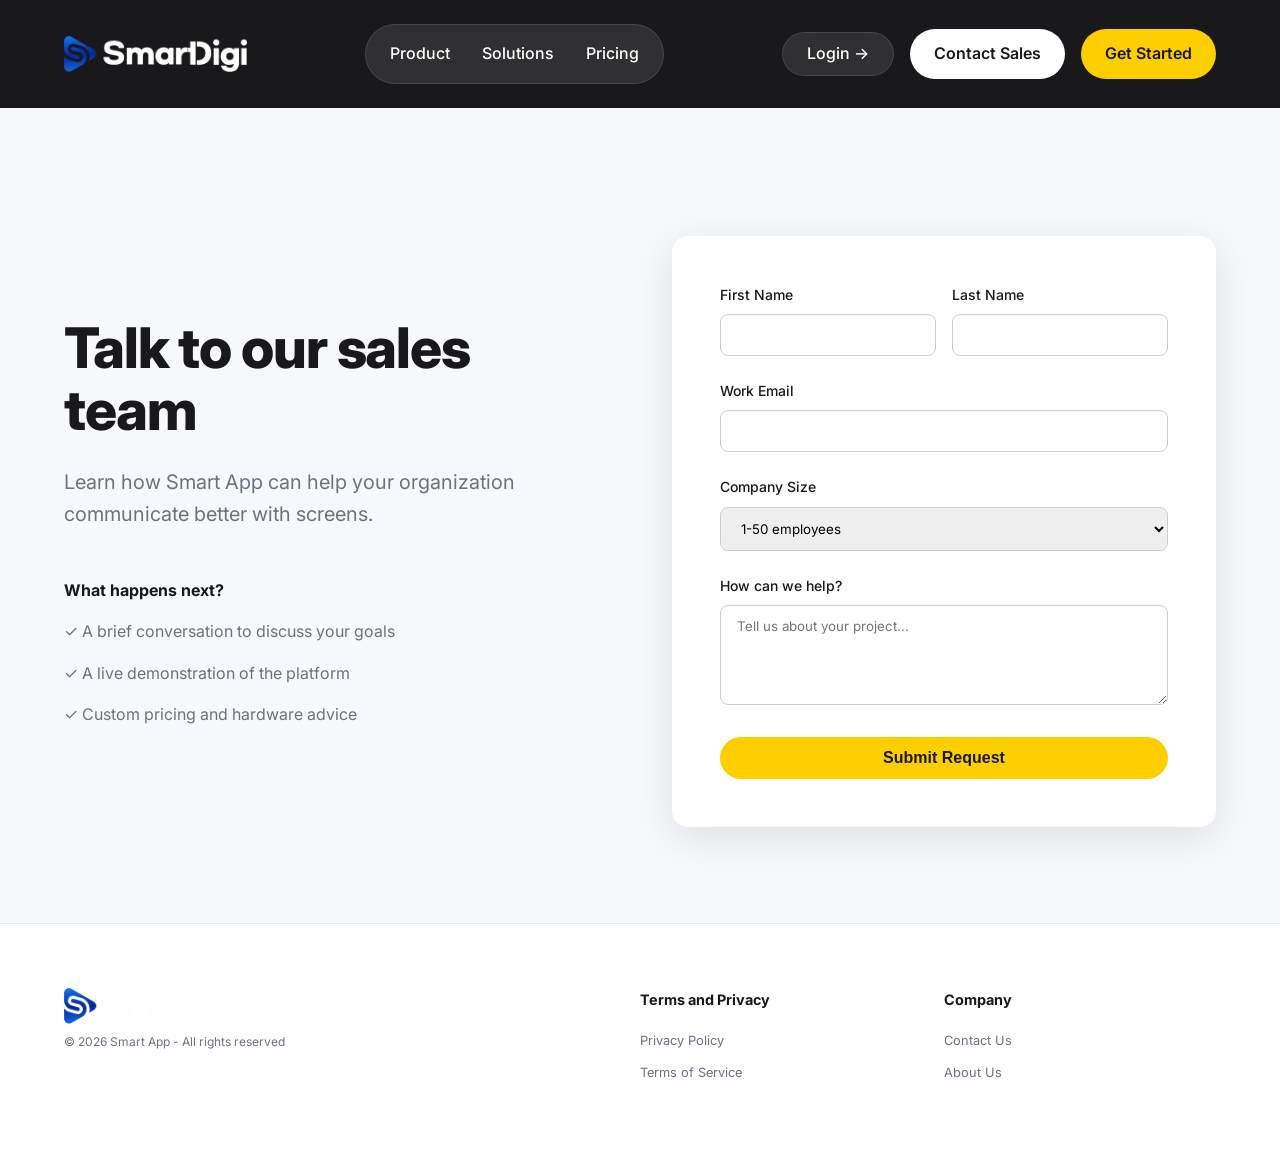
==== commit 2a883cfe: "feat: localize content to Norwegian, update footer layout, and refresh industry section data" ====
--- a/contact.html
+++ b/contact.html
@@ -104,10 +104,31 @@
     <!-- Footer -->
     <footer class="footer">
         <div class="container">
-            <div class="footer-bottom" style="border-top: none;">
-                <p>&copy; 2026 Smart App - All rights reversed</p>
-                <div style="display: flex; gap: 1rem;">
-                    <a href="index.html">Back to Home</a>
+            <div class="footer-grid">
+                <!-- Column 1: Logo -->
+                <div>
+                    <a href="index.html" class="logo" style="margin-bottom: 0.5rem; display: inline-flex;">
+                        <img src="assets/logo/SmartDigiSign_logo_color.png" alt="Smart App" style="height: 36px; width: auto;">
+                    </a>
+                    <p style="font-size: 0.75rem; color: var(--text-muted); margin-bottom: 1.5rem;">&copy; 2026 Smart App - All rights reserved</p>
+                </div>
+
+                <!-- Column 2: Terms and Privacy -->
+                <div>
+                    <h4>Terms and Privacy</h4>
+                    <ul>
+                        <li><a href="#">Privacy Policy</a></li>
+                        <li><a href="#">Terms of Service</a></li>
+                    </ul>
+                </div>
+
+                <!-- Column 3: Company -->
+                <div>
+                    <h4>Company</h4>
+                    <ul>
+                        <li><a href="contact.html">Contact Us</a></li>
+                        <li><a href="#">About Us</a></li>
+                    </ul>
                 </div>
             </div>
         </div>
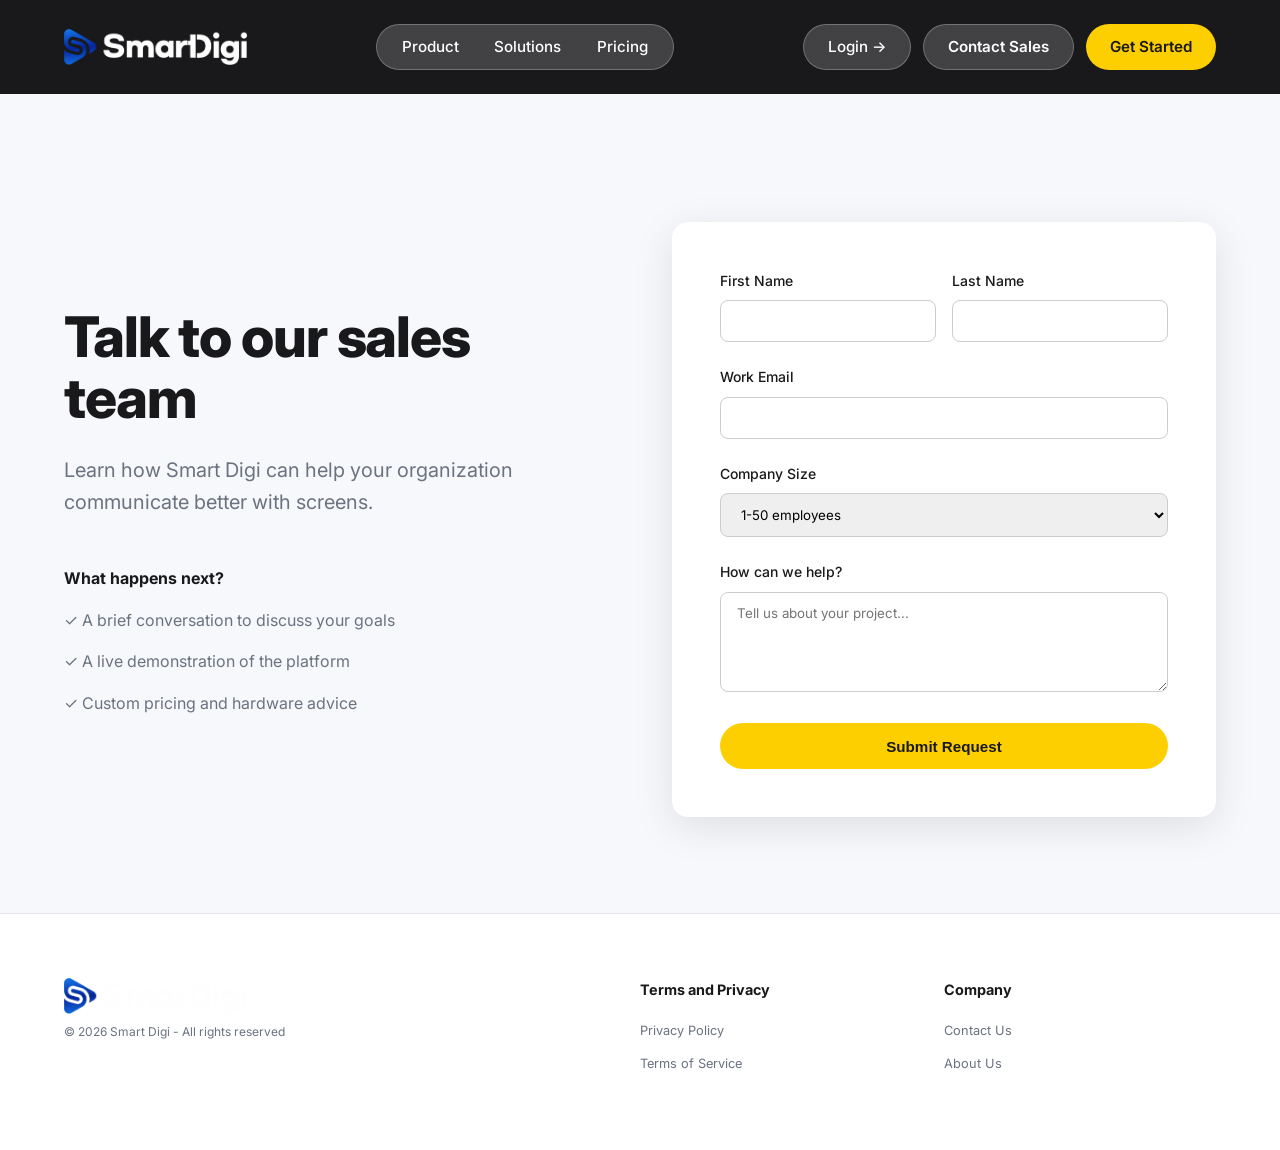
==== commit dce9d562: "refactor: rebrand application to Smart Digi and update navigation and button styles" ====
--- a/contact.html
+++ b/contact.html
@@ -3,7 +3,7 @@
 <head>
     <meta charset="UTF-8">
     <meta name="viewport" content="width=device-width, initial-scale=1.0">
-    <title>Contact Sales – Smart App</title>
+    <title>Contact Sales – Smart Digi</title>
     <link href="https://fonts.googleapis.com/css2?family=Inter:wght@400;500;600;700;800&display=swap" rel="stylesheet">
     <link rel="stylesheet" href="styles.css">
     <style>
@@ -28,7 +28,7 @@
     <nav class="navbar" style="background: var(--text-dark); position: relative;">
         <div class="container">
             <a href="index.html" class="logo">
-                <img src="assets/logo/SmartDigiSign_logo_color.png" alt="Smart App" style="height: 36px; width: auto;">
+                <img src="assets/logo/SmartDigiSign_logo_color.png" alt="Smart Digi" style="height: 36px; width: auto;">
             </a>
             
             <ul class="nav-links">
@@ -51,7 +51,7 @@
             <div class="grid-2">
                 <div>
                     <h1>Talk to our sales team</h1>
-                    <p style="color: var(--text-muted); font-size: 1.25rem;">Learn how Smart App can help your organization communicate better with screens.</p>
+                    <p style="color: var(--text-muted); font-size: 1.25rem;">Learn how Smart Digi can help your organization communicate better with screens.</p>
                     
                     <div style="margin-top: 3rem;">
                         <h4 style="margin-bottom: 1rem;">What happens next?</h4>
@@ -108,9 +108,9 @@
                 <!-- Column 1: Logo -->
                 <div>
                     <a href="index.html" class="logo" style="margin-bottom: 0.5rem; display: inline-flex;">
-                        <img src="assets/logo/SmartDigiSign_logo_color.png" alt="Smart App" style="height: 36px; width: auto;">
+                        <img src="assets/logo/SmartDigiSign_logo_color.png" alt="Smart Digi" style="height: 36px; width: auto;">
                     </a>
-                    <p style="font-size: 0.75rem; color: var(--text-muted); margin-bottom: 1.5rem;">&copy; 2026 Smart App - All rights reserved</p>
+                    <p style="font-size: 0.75rem; color: var(--text-muted); margin-bottom: 1.5rem;">&copy; 2026 Smart Digi - All rights reserved</p>
                 </div>
 
                 <!-- Column 2: Terms and Privacy -->
--- a/styles.css
+++ b/styles.css
@@ -70,15 +70,20 @@
 }
 
 .btn {
-  display: inline-block;
-  padding: 0.75rem 1.5rem;
+  display: inline-flex;
+  align-items: center;
+  justify-content: center;
+  padding: 0 1.5rem;
+  height: 46px;
   border-radius: 50px;
   font-weight: 600;
-  font-size: 1rem;
+  font-size: 0.95rem;
   transition: all 0.3s ease;
   cursor: pointer;
   border: none;
   text-align: center;
+  white-space: nowrap;
+  box-sizing: border-box;
 }
 
 .btn-primary {
@@ -92,12 +97,15 @@
 }
 
 .btn-secondary {
-  background-color: var(--text-light);
-  color: var(--text-dark);
+  background-color: rgba(255, 255, 255, 0.18);
+  backdrop-filter: blur(12px);
+  -webkit-backdrop-filter: blur(12px);
+  color: var(--text-light);
+  border: 1px solid rgba(255, 255, 255, 0.25);
 }
 
 .btn-secondary:hover {
-  background-color: #E5E7EB;
+  background-color: rgba(255, 255, 255, 0.28);
   transform: translateY(-2px);
 }
 
@@ -142,12 +150,16 @@
 
 .nav-links {
   display: flex;
-  background: var(--nav-bg);
-  backdrop-filter: var(--nav-backdrop);
-  -webkit-backdrop-filter: var(--nav-backdrop);
-  padding: 0.5rem;
+  align-items: center;
+  background: rgba(255, 255, 255, 0.18);
+  backdrop-filter: blur(12px);
+  -webkit-backdrop-filter: blur(12px);
+  padding: 0.35rem 0.5rem;
   border-radius: 50px;
-  border: 1px solid rgba(255, 255, 255, 0.1);
+  border: 1px solid rgba(255, 255, 255, 0.25);
+  gap: 0;
+  height: 46px;
+  box-sizing: border-box;
 }
 
 .nav-links li {
@@ -157,36 +169,45 @@
 .nav-links a {
   color: var(--text-light);
   font-weight: 500;
-  padding: 0.5rem 1rem;
+  font-size: 0.95rem;
+  padding: 0.45rem 1.1rem;
   border-radius: 50px;
   transition: background 0.3s ease;
-  display: block;
+  display: flex;
+  align-items: center;
+  white-space: nowrap;
+  height: 100%;
 }
 
 .nav-links a:hover {
-  background: rgba(255, 255, 255, 0.15);
+  background: rgba(255, 255, 255, 0.2);
 }
 
 .nav-actions {
   display: flex;
   align-items: center;
-  gap: 1rem;
+  gap: 0.75rem;
 }
 
 .login-pill {
-  background: var(--nav-bg);
-  backdrop-filter: var(--nav-backdrop);
-  -webkit-backdrop-filter: var(--nav-backdrop);
+  background: rgba(255, 255, 255, 0.18);
+  backdrop-filter: blur(12px);
+  -webkit-backdrop-filter: blur(12px);
   color: var(--text-light);
-  padding: 0.5rem 1.5rem;
+  padding: 0 1.5rem;
   border-radius: 50px;
   font-weight: 500;
-  border: 1px solid rgba(255, 255, 255, 0.1);
+  font-size: 0.95rem;
+  border: 1px solid rgba(255, 255, 255, 0.25);
   transition: all 0.3s ease;
+  height: 46px;
+  display: inline-flex;
+  align-items: center;
+  white-space: nowrap;
 }
 
 .login-pill:hover {
-  background: rgba(255, 255, 255, 0.15);
+  background: rgba(255, 255, 255, 0.28);
 }
 
 /* Hero Section */
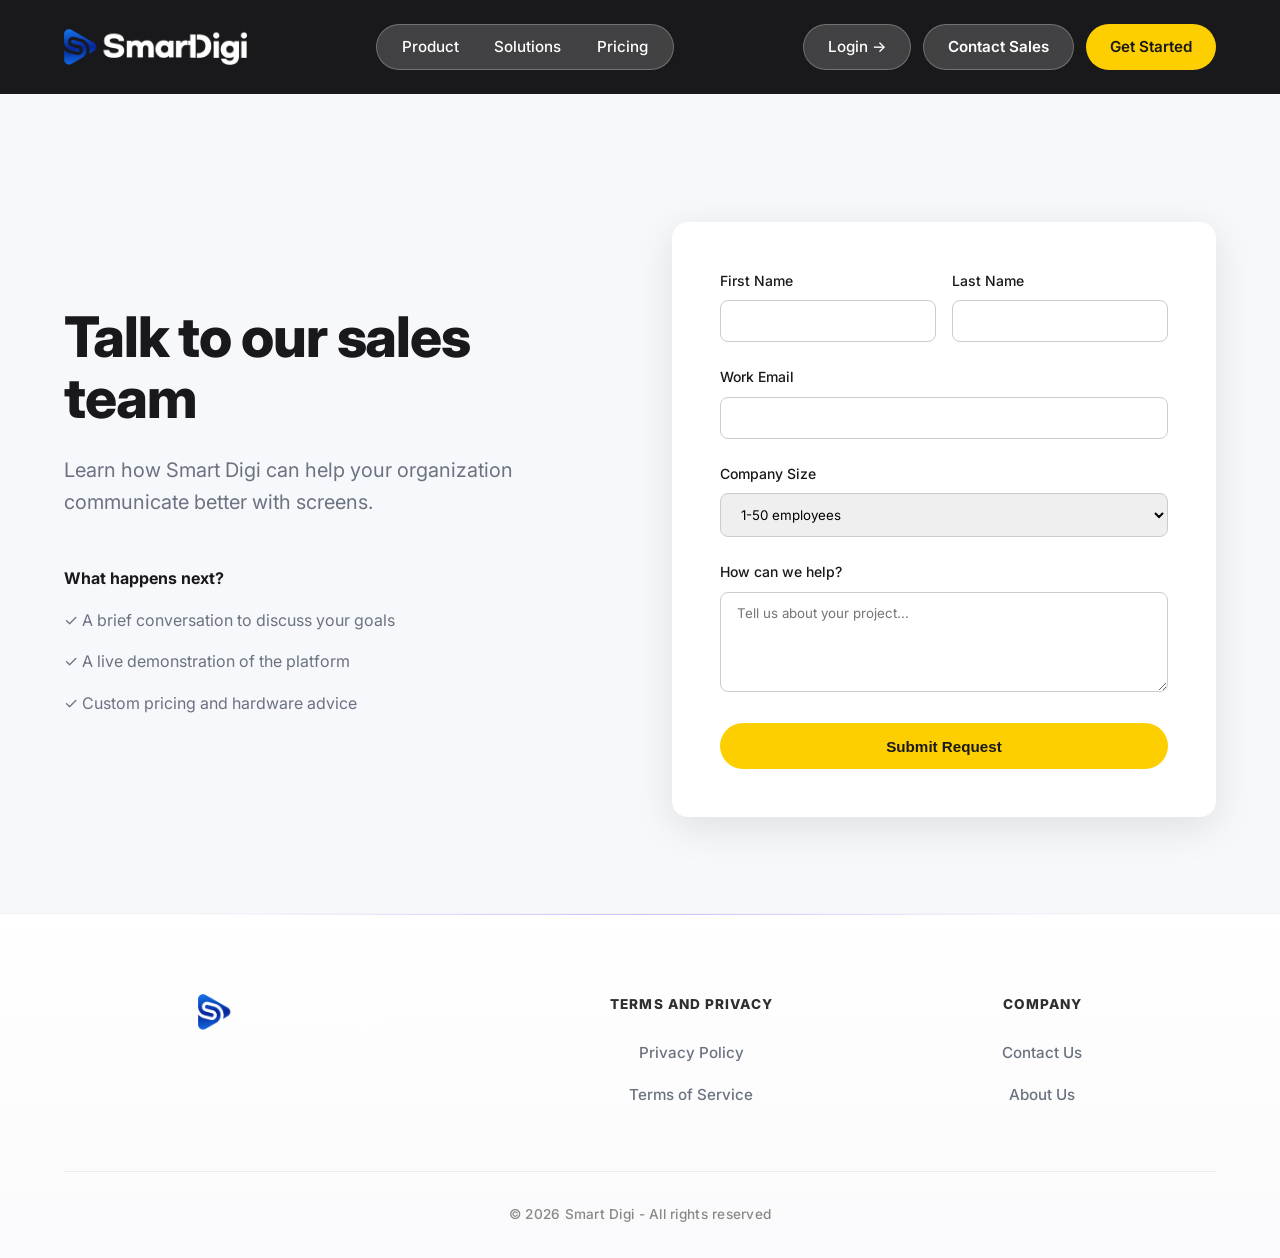
==== commit 6a3a1b9c: "refactor: redesign footer layout and update industry section heading to Norwegian" ====
--- a/contact.html
+++ b/contact.html
@@ -110,7 +110,6 @@
                     <a href="index.html" class="logo" style="margin-bottom: 0.5rem; display: inline-flex;">
                         <img src="assets/logo/SmartDigiSign_logo_color.png" alt="Smart Digi" style="height: 36px; width: auto;">
                     </a>
-                    <p style="font-size: 0.75rem; color: var(--text-muted); margin-bottom: 1.5rem;">&copy; 2026 Smart Digi - All rights reserved</p>
                 </div>
 
                 <!-- Column 2: Terms and Privacy -->
@@ -131,6 +130,10 @@
                     </ul>
                 </div>
             </div>
+
+            <div class="footer-bottom">
+                <p>&copy; 2026 Smart Digi - All rights reserved</p>
+            </div>
         </div>
     </footer>
 
--- a/styles.css
+++ b/styles.css
@@ -1102,38 +1102,86 @@
 
 /* Footer */
 .footer {
-  background-color: var(--text-light);
+  background: linear-gradient(180deg, #FFFFFF 0%, #FAFAFC 100%);
   color: var(--text-dark);
-  padding: 4rem 0 2rem;
-  border-top: 1px solid #e5e7eb;
+  padding: 5rem 0 2rem;
+  border-top: 1px solid rgba(0, 0, 0, 0.03);
+  position: relative;
+  overflow: hidden;
+}
+
+.footer::before {
+  content: '';
+  position: absolute;
+  top: 0;
+  left: 50%;
+  transform: translateX(-50%);
+  width: 100%;
+  max-width: 900px;
+  height: 1px;
+  background: linear-gradient(90deg, transparent, rgba(123, 97, 255, 0.4), transparent);
 }
 
 .footer-grid {
-  display: grid;
-  grid-template-columns: 2fr 1fr 1fr;
-  gap: 2rem;
-  margin-bottom: 2rem;
+  display: flex;
+  justify-content: center;
+  justify-content: space-evenly;
+  align-items: flex-start;
+  text-align: center;
+  gap: 6rem;
+  margin-bottom: 3rem;
+  position: relative;
+  z-index: 2;
+}
+
+.footer-bottom {
+  text-align: center;
+  padding-top: 2rem;
+  margin-top: 2rem;
+  border-top: 1px solid rgba(0, 0, 0, 0.06);
+  position: relative;
+  z-index: 2;
+}
+
+.footer-bottom p {
+  font-size: 0.85rem;
+  font-weight: 500;
+  color: #888;
+  letter-spacing: 0.02em;
+  margin: 0;
 }
 
 .footer h4 {
-  font-size: 0.9rem;
-  margin-bottom: 1.25rem;
-  font-weight: 700;
+  font-size: 0.85rem;
+  margin-bottom: 1.5rem;
+  font-weight: 800;
   color: var(--text-dark);
+  text-transform: uppercase;
+  letter-spacing: 0.08em;
+  opacity: 0.9;
+}
+
+.footer ul {
+  list-style: none;
+  padding: 0;
+  margin: 0;
 }
 
 .footer ul li {
-  margin-bottom: 0.75rem;
-  font-size: 0.8rem;
+  margin-bottom: 1rem;
 }
 
 .footer ul a {
   color: var(--text-muted);
-  transition: color 0.3s ease;
+  font-size: 0.95rem;
+  font-weight: 500;
+  transition: all 0.3s cubic-bezier(0.4, 0, 0.2, 1);
+  display: inline-block;
 }
 
 .footer ul a:hover {
-  color: var(--text-dark);
+  color: #7b61ff;
+  transform: translateY(-2px);
 }
 
 
@@ -1291,10 +1339,14 @@
   /* Structural Stacks */
   .hero-grid,
   .grid-2,
-  .footer-grid,
   .support-cards,
   .hardware-grid {
     grid-template-columns: 1fr;
+  }
+
+  .footer-grid {
+    flex-direction: column;
+    gap: 2.5rem;
   }
 
   .hardware-grid {
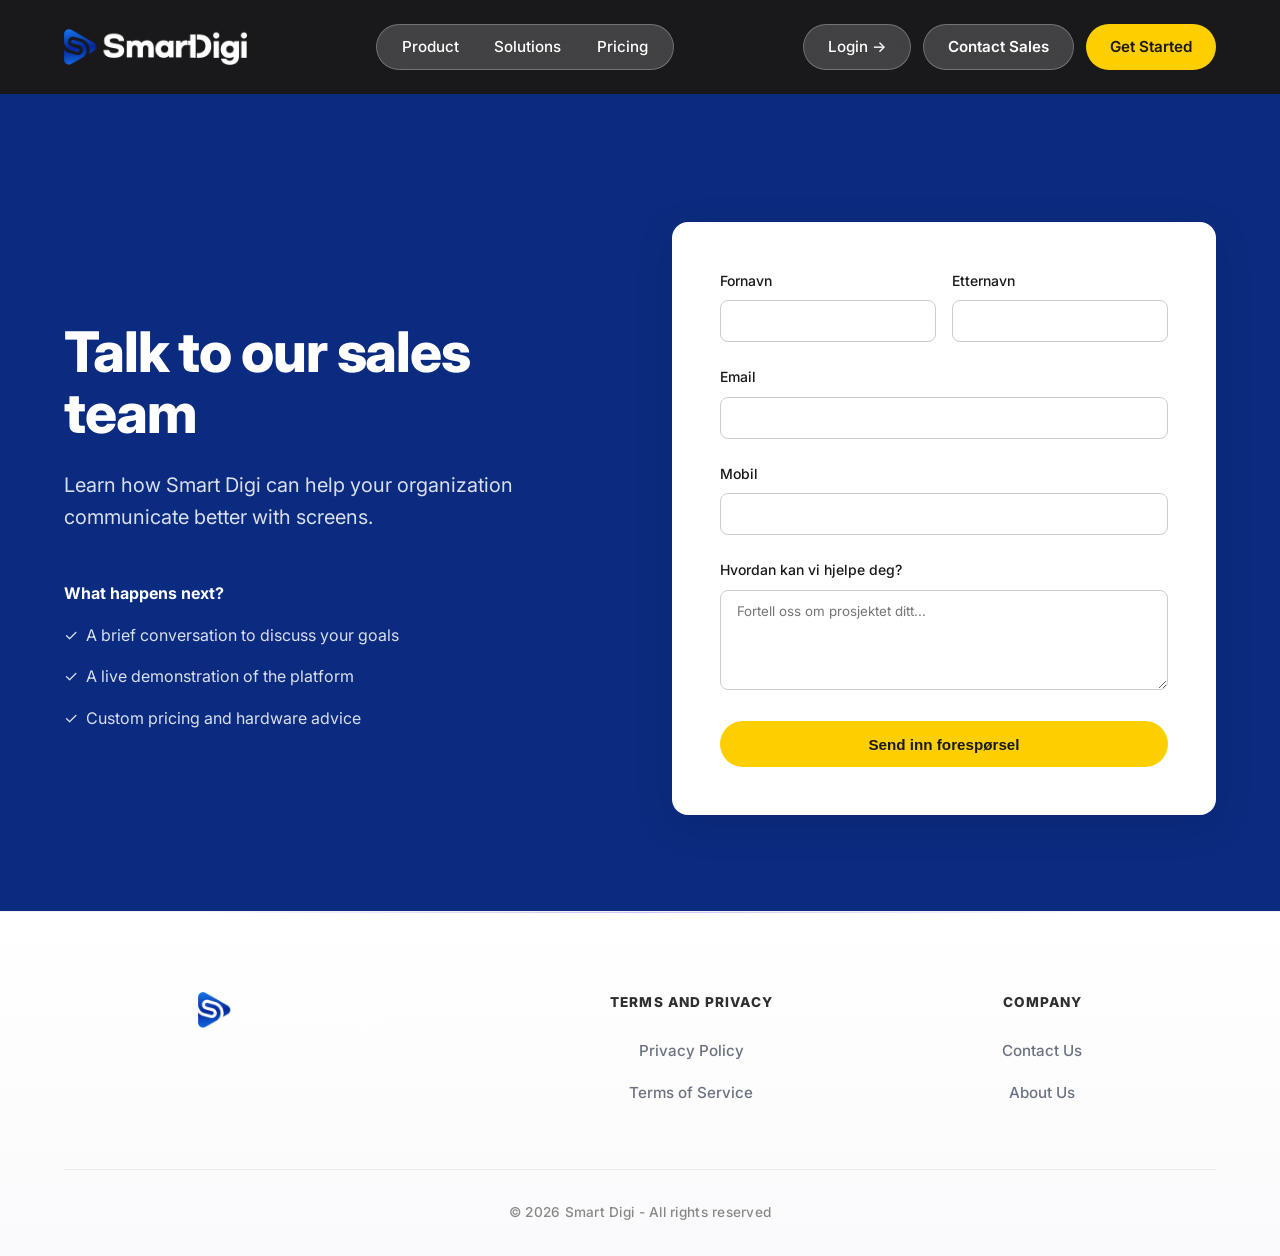
==== commit e0754749: "Update hero section background overlay and contact form layout" ====
--- a/contact.html
+++ b/contact.html
@@ -13,6 +13,7 @@
             padding: 3rem;
             border-radius: 16px;
             box-shadow: 0 10px 40px rgba(0,0,0,0.1);
+            color: var(--text-dark);
         }
         .form-group { text-align: left; margin-bottom: 1.5rem; }
         .form-group label { display: block; font-weight: 500; font-size: 0.875rem; margin-bottom: 0.5rem; }
@@ -46,19 +47,19 @@
     </nav>
 
     <!-- Contact Section -->
-    <section class="section section-light contact-section">
+    <section class="section contact-section" style="background-color: #0b2b80; color: #ffffff;">
         <div class="container">
             <div class="grid-2">
-                <div>
-                    <h1>Talk to our sales team</h1>
-                    <p style="color: var(--text-muted); font-size: 1.25rem;">Learn how Smart Digi can help your organization communicate better with screens.</p>
+                <div class="contact-text" style="padding-top: 2rem;">
+                    <h1 style="color: #ffffff;">Talk to our sales team</h1>
+                    <p style="color: rgba(255,255,255,0.85); font-size: 1.25rem;">Learn how Smart Digi can help your organization communicate better with screens.</p>
                     
                     <div style="margin-top: 3rem;">
-                        <h4 style="margin-bottom: 1rem;">What happens next?</h4>
-                        <ul style="color: var(--text-muted);">
-                            <li style="margin-bottom: 1rem;">&#10003; A brief conversation to discuss your goals</li>
-                            <li style="margin-bottom: 1rem;">&#10003; A live demonstration of the platform</li>
-                            <li style="margin-bottom: 1rem;">&#10003; Custom pricing and hardware advice</li>
+                        <h4 style="margin-bottom: 1rem; color: #ffffff;">What happens next?</h4>
+                        <ul style="list-style: none; color: rgba(255,255,255,0.85);">
+                            <li style="margin-bottom: 1rem; display: flex; gap: 0.5rem;"><span>&#10003;</span> A brief conversation to discuss your goals</li>
+                            <li style="margin-bottom: 1rem; display: flex; gap: 0.5rem;"><span>&#10003;</span> A live demonstration of the platform</li>
+                            <li style="margin-bottom: 1rem; display: flex; gap: 0.5rem;"><span>&#10003;</span> Custom pricing and hardware advice</li>
                         </ul>
                     </div>
                 </div>
@@ -66,36 +67,31 @@
                 <div class="form-card">
                     <div style="display: grid; grid-template-columns: 1fr 1fr; gap: 1rem;">
                         <div class="form-group">
-                            <label>First Name</label>
+                            <label>Fornavn</label>
                             <input type="text">
                         </div>
                         <div class="form-group">
-                            <label>Last Name</label>
+                            <label>Etternavn</label>
                             <input type="text">
                         </div>
                     </div>
                     
                     <div class="form-group">
-                        <label>Work Email</label>
+                        <label>Email</label>
                         <input type="email">
                     </div>
                     
                     <div class="form-group">
-                        <label>Company Size</label>
-                        <select>
-                            <option>1-50 employees</option>
-                            <option>51-200 employees</option>
-                            <option>201-1000 employees</option>
-                            <option>1000+ employees</option>
-                        </select>
+                        <label>Mobil</label>
+                        <input type="tel">
                     </div>
 
                     <div class="form-group">
-                        <label>How can we help?</label>
-                        <textarea placeholder="Tell us about your project..."></textarea>
+                        <label>Hvordan kan vi hjelpe deg?</label>
+                        <textarea placeholder="Fortell oss om prosjektet ditt..."></textarea>
                     </div>
 
-                    <button class="btn btn-primary" style="width: 100%;">Submit Request</button>
+                    <button class="btn btn-primary" style="width: 100%;">Send inn forespørsel</button>
                 </div>
             </div>
         </div>
--- a/styles.css
+++ b/styles.css
@@ -230,10 +230,23 @@
   z-index: 0;
 }
 
-.hero-video-wrap video {
+.hero-video-wrap::after {
+  content: '';
+  position: absolute;
+  top: 0;
+  left: 0;
+  width: 100%;
+  height: 100%;
+  background-color: rgba(0, 0, 0, 0.5); /* Dark shade overlay */
+  z-index: 1;
+}
+
+.hero-video-wrap video,
+.hero-video-wrap img {
   width: 100%;
   height: 100%;
   object-fit: cover;
+  display: block;
 }
 
 
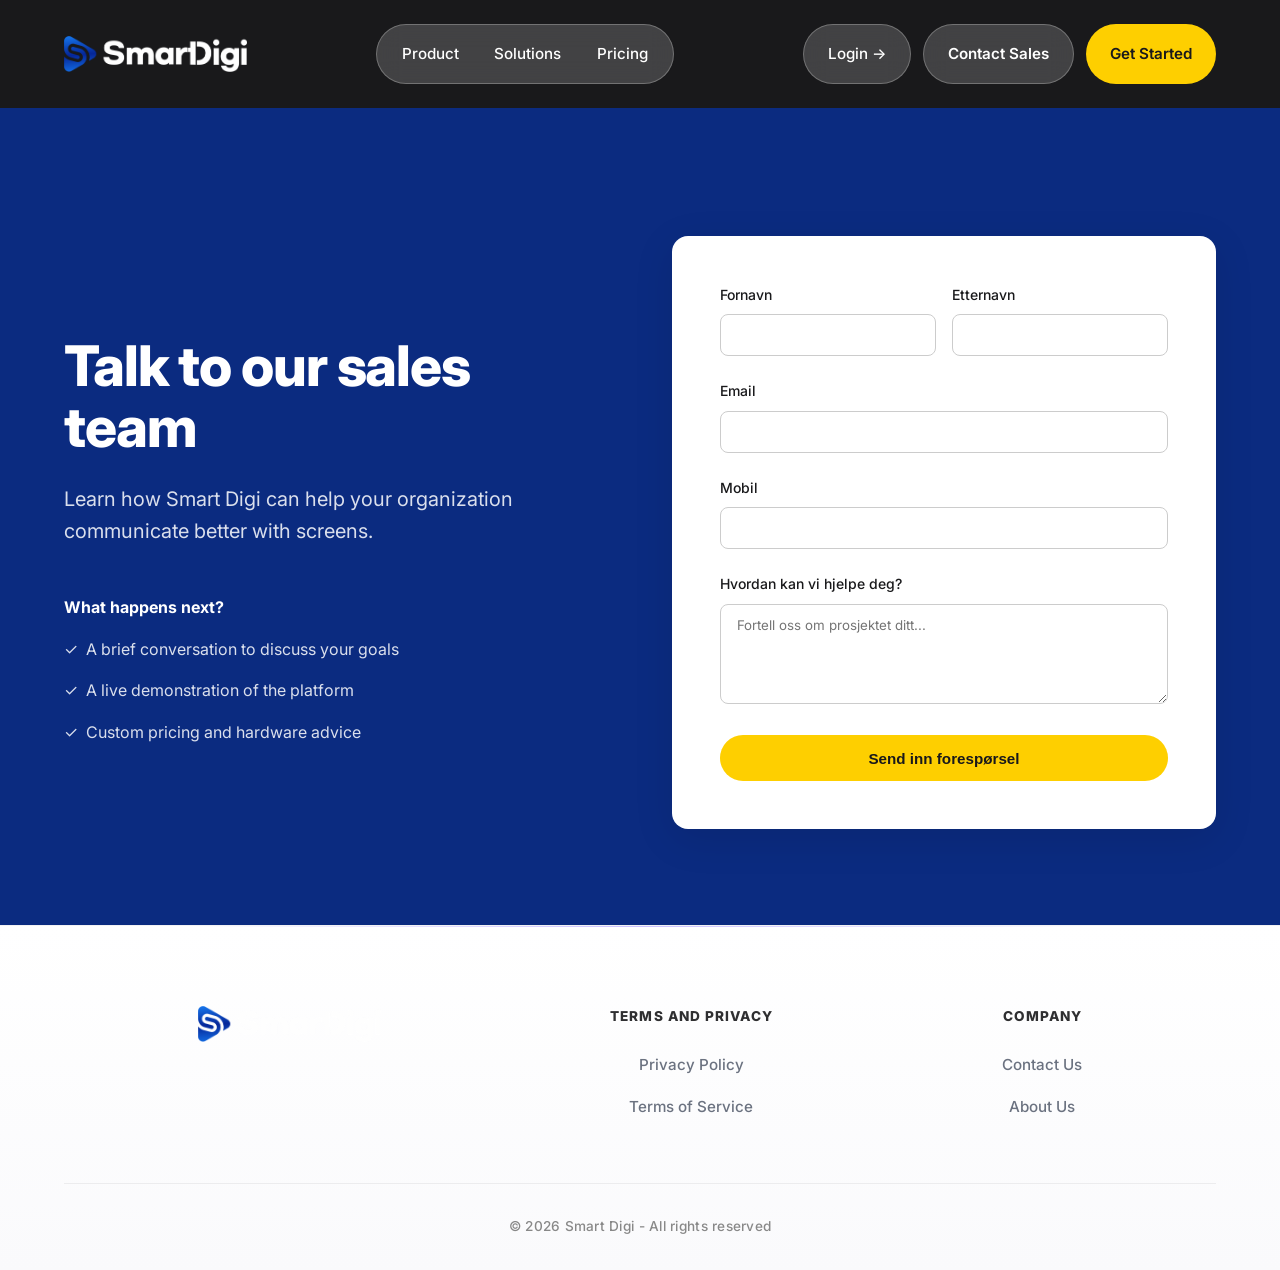
==== commit c8f40286: "refactor: remove product and solutions pages and update favicon asset to PNG format across remaining" ====
--- a/contact.html
+++ b/contact.html
@@ -21,7 +21,7 @@
         .form-group textarea { resize: vertical; min-height: 100px; }
         .form-group input:focus, .form-group select:focus, .form-group textarea:focus { border-color: var(--primary-color); outline: none; }
     </style>
-    <link rel="icon" type="image/svg+xml" href="assets/favicon.svg">
+    <link rel="icon" type="image/png" href="assets/favicon.png">
 </head>
 <body>
 
--- a/styles.css
+++ b/styles.css
@@ -158,7 +158,7 @@
   border-radius: 50px;
   border: 1px solid rgba(255, 255, 255, 0.25);
   gap: 0;
-  height: 46px;
+  height: 60px;
   box-sizing: border-box;
 }
 
@@ -187,6 +187,11 @@
   display: flex;
   align-items: center;
   gap: 0.75rem;
+}
+
+.navbar .nav-actions .btn,
+.navbar .nav-actions .login-pill {
+  height: 60px;
 }
 
 .login-pill {
@@ -237,7 +242,8 @@
   left: 0;
   width: 100%;
   height: 100%;
-  background-color: rgba(0, 0, 0, 0.5); /* Dark shade overlay */
+  background-color: rgba(0, 0, 0, 0.5);
+  /* Dark shade overlay */
   z-index: 1;
 }
 
@@ -261,6 +267,13 @@
 .hero-content {
   color: var(--text-light);
   z-index: 10;
+  background: rgba(15, 15, 20, 0.45);
+  backdrop-filter: blur(2px);
+  -webkit-backdrop-filter: blur(16px);
+  padding: 3rem;
+  border-radius: 24px;
+  border: 1px solid rgba(255, 255, 255, 0.1);
+  box-shadow: 0 25px 50px rgba(0, 0, 0, 0.3);
 }
 
 .hero-cta {
@@ -334,7 +347,7 @@
   display: flex;
   flex-direction: column;
   justify-content: center;
-  background: linear-gradient(to right, rgba(20, 20, 25, 0.95) 0%, rgba(20, 20, 25, 0.6) 100%), url('assets/industry-bg.jpg') center/cover no-repeat;
+  background: linear-gradient(to right, rgba(20, 20, 25, 0.95) 0%, rgba(20, 20, 25, 0.6) 100%), url('assets/cafeteria-bg.jpg') center/cover no-repeat;
   color: var(--text-light);
   border-right: 1px solid rgba(255, 255, 255, 0.1);
   z-index: 10;
@@ -401,7 +414,7 @@
   flex-direction: column;
   align-items: center;
   justify-content: center;
-  background: url('assets/concrete-bg.jpg') center/cover no-repeat;
+  background: url('assets/cafeteria-bg.jpg') center/cover no-repeat;
 }
 
 .industry-main::before {
@@ -599,11 +612,12 @@
 
 /* Hardware Section */
 .hardware-section {
-  background: linear-gradient(135deg, #E2DEFC 0%, #F8F7FF 100%);
+  background: linear-gradient(rgba(0, 0, 0, 0.75), rgba(0, 0, 0, 0.75)), url('assets/bg-device.jpg') center/cover no-repeat;
   padding: 6rem 0;
   position: relative;
   overflow: hidden;
   text-align: center;
+  color: #fff;
 }
 
 .hardware-header {
@@ -616,14 +630,14 @@
 .hardware-header h2 {
   font-size: 2.5rem;
   font-weight: 800;
-  color: var(--text-dark);
+  color: #fff;
   margin-bottom: 1rem;
   letter-spacing: -0.02em;
 }
 
 .hardware-header p {
   font-size: 1.1rem;
-  color: #444;
+  color: #ddd;
   line-height: 1.6;
   margin-bottom: 2.5rem;
 }
@@ -712,7 +726,7 @@
 }
 
 .hardware-visual img.device-img {
-  width: 135%;
+  width: 65%;
   max-width: 900px;
   margin-left: -25%;
   border-radius: 50px;
@@ -726,7 +740,7 @@
   flex-direction: column;
   align-items: center;
   gap: 0.5rem;
-  color: #666;
+  color: #ddd;
   font-size: 0.75rem;
   font-weight: 600;
   opacity: 0.8;
@@ -741,21 +755,21 @@
 .hardware-content .price-tag {
   font-size: 0.85rem;
   font-weight: 700;
-  color: #444;
+  color: #ddd;
   margin-bottom: 1rem;
 }
 
 .hardware-content h3 {
   font-size: 2.2rem;
   font-weight: 800;
-  color: var(--text-dark);
+  color: #fff;
   line-height: 1.15;
   margin-bottom: 1.5rem;
 }
 
 .hardware-content p.desc {
   font-size: 0.95rem;
-  color: #555;
+  color: #ddd;
   line-height: 1.6;
   margin-bottom: 2rem;
 }
@@ -775,7 +789,7 @@
 .hardware-actions .link-more {
   font-weight: 700;
   font-size: 0.9rem;
-  color: var(--text-dark);
+  color: #fff;
   transition: transform 0.3s ease;
 }
 
@@ -784,39 +798,17 @@
 }
 
 .hardware-section {
-  transition: background 0.4s ease, color 0.4s ease;
+  transition: opacity 0.4s ease, color 0.4s ease;
 }
 
 .hardware-visual img.device-img {
   transition: opacity 0.3s ease;
 }
 
+/* Removed theme background colors because we use a static background image */
+.hardware-section.light-grey-theme,
 .hardware-section.dark-theme {
-  background: linear-gradient(135deg, #1A1A1F 0%, #111114 100%);
-}
-
-.hardware-section.light-grey-theme {
-  background: #F3F4F6;
-}
-
-.hardware-section.dark-theme .hardware-header h2,
-.hardware-section.dark-theme .hardware-content h3 {
-  color: #fff;
-}
-
-.hardware-section.dark-theme .hardware-header p,
-.hardware-section.dark-theme .hardware-content p.desc,
-.hardware-section.dark-theme .hardware-content .price-tag,
-.hardware-section.dark-theme .size-comparison {
-  color: #ddd;
-}
-
-.hardware-section.dark-theme .hardware-actions .link-more {
-  color: #fff;
-}
-
-.hardware-section.dark-theme .toggle-btn:not(.active) {
-  background: rgba(255, 255, 255, 0.9);
+  background: linear-gradient(rgba(0, 0, 0, 0.75), rgba(0, 0, 0, 0.75)), url('assets/bg-device.jpg') center/cover no-repeat;
 }
 
 .hardware-grid {
